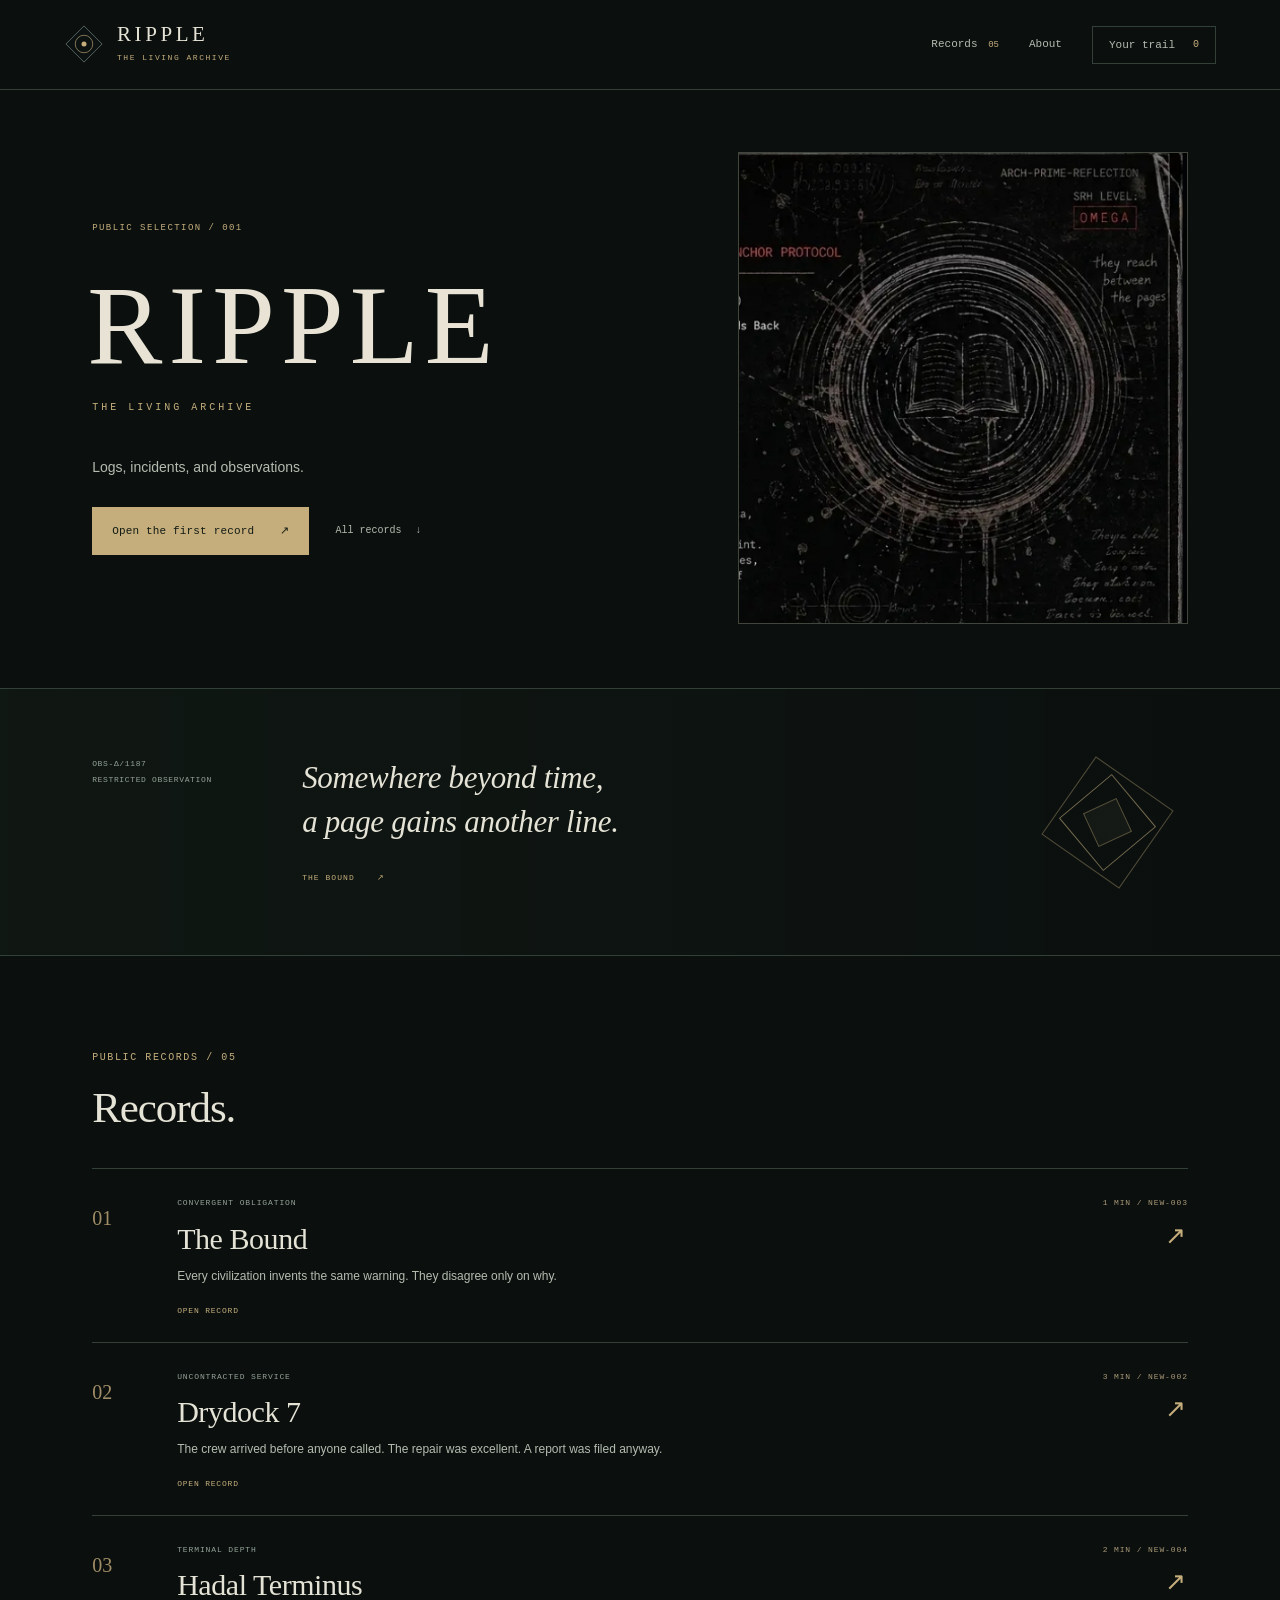
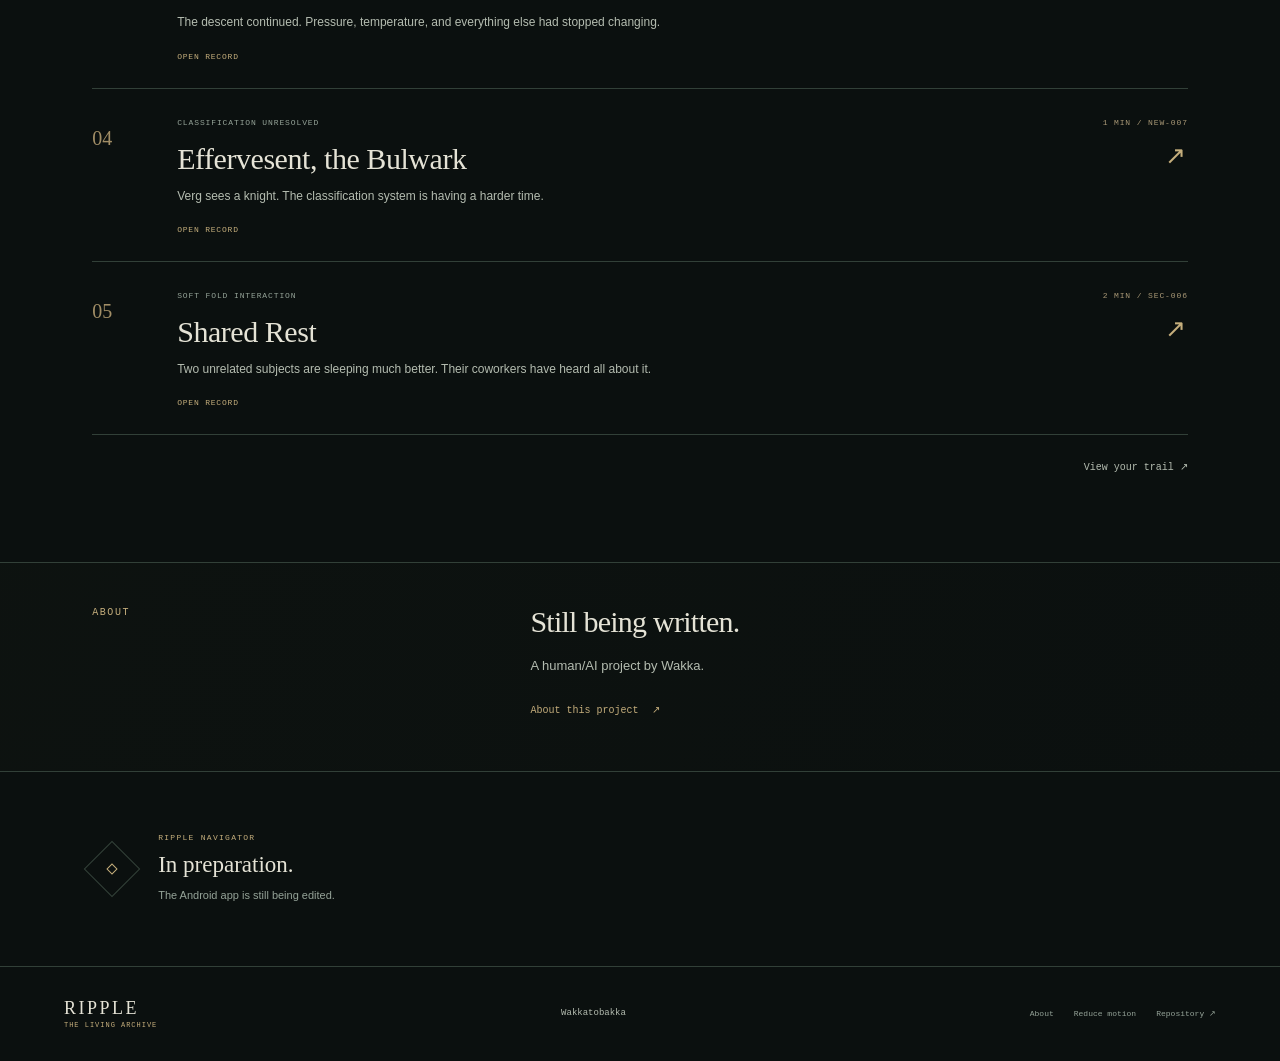
==== index.html @ 7b3c46e3 "RIPPLE" ====
<!doctype html>
<html lang="en"><head><meta charset="utf-8"><meta name="viewport" content="width=device-width,initial-scale=1">
<meta name="theme-color" content="#0b100f"><meta name="color-scheme" content="dark">
<title>RIPPLE — The Living Archive</title><meta name="description" content="Logs, incidents, and observations. Five public records from RIPPLE.">
<meta property="og:type" content="website"><meta property="og:title" content="RIPPLE — The Living Archive">
<meta property="og:description" content="Logs, incidents, and observations. Five public records from RIPPLE.">
<meta property="og:image" content="https://wakkatobakka.github.io/ripple/assets/images/cover.jpg">
<meta property="og:url" content="https://wakkatobakka.github.io/ripple/"><meta name="twitter:card" content="summary">
<link rel="canonical" href="https://wakkatobakka.github.io/ripple/"><link rel="icon" type="image/svg+xml" href="assets/images/mark.svg">
<link rel="stylesheet" href="assets/css/site.css"><script src="assets/js/site.js" defer></script></head>
<body class="home-page"><a class="skip-link" href="#main">Skip to content</a>
<header class="site-header"><a class="brand" href="index.html" aria-label="RIPPLE, return to the entrance"><img src="assets/images/mark.svg" width="40" height="40" alt=""><span>RIPPLE<small>THE LIVING ARCHIVE</small></span></a>
<nav aria-label="Primary"><a href="index.html#records">Records <span class="nav-count">05</span></a><a href="index.html#about">About</a><button class="trail-trigger" type="button" data-open-trail>Your trail <span data-trail-count>0</span></button></nav></header><main id="main">
<section class="hero" aria-labelledby="hero-title">
<div class="hero-heading"><p class="eyebrow">PUBLIC SELECTION / 001</p><h1 id="hero-title">RIPPLE</h1><p class="hero-subtitle">THE LIVING ARCHIVE</p></div>
<figure class="hero-cover"><img src="assets/images/cover.jpg" width="500" height="525" fetchpriority="high" alt="A worn black document: an open book within scratched concentric rings, surrounded by handwritten notes."></figure>
<div class="hero-details"><p class="hero-description">Logs, incidents, and observations.</p><div class="hero-actions"><a class="button" href="records/the-bound.html">Open the first record <span aria-hidden="true">↗</span></a><a class="quiet-link" href="#records">All records <span aria-hidden="true">↓</span></a></div></div>
</section>
<section class="mass-statement" aria-label="An excerpt from The Bound"><div class="section-margin">OBS-Δ/1187<br>RESTRICTED OBSERVATION</div><div><blockquote>Somewhere beyond time,<br>a page gains another line.</blockquote><a href="records/the-bound.html">THE BOUND <span aria-hidden="true">↗</span></a></div><div class="mass-mark" aria-hidden="true"><span></span><span></span><span></span></div></section>
<section id="records" class="selection" aria-labelledby="selection-title"><div class="section-heading"><div><p class="eyebrow">PUBLIC RECORDS / 05</p><h2 id="selection-title">Records.</h2></div></div><div class="record-list"><article class="record-row" data-record-row="the-bound"><div class="record-number">01</div><a class="record-main" href="records/the-bound.html"><div class="record-topline"><span>Convergent obligation</span><span>1 MIN / NEW-003</span></div><h3>The Bound<span class="record-arrow" aria-hidden="true">↗</span></h3><p>Every civilization invents the same warning. They disagree only on why.</p><span class="record-open">Open record <span data-opened-label="the-bound"></span></span></a></article><article class="record-row" data-record-row="drydock-7"><div class="record-number">02</div><a class="record-main" href="records/drydock-7.html"><div class="record-topline"><span>Uncontracted service</span><span>3 MIN / NEW-002</span></div><h3>Drydock 7<span class="record-arrow" aria-hidden="true">↗</span></h3><p>The crew arrived before anyone called. The repair was excellent. A report was filed anyway.</p><span class="record-open">Open record <span data-opened-label="drydock-7"></span></span></a></article><article class="record-row" data-record-row="hadal-terminus"><div class="record-number">03</div><a class="record-main" href="records/hadal-terminus.html"><div class="record-topline"><span>Terminal depth</span><span>2 MIN / NEW-004</span></div><h3>Hadal Terminus<span class="record-arrow" aria-hidden="true">↗</span></h3><p>The descent continued. Pressure, temperature, and everything else had stopped changing.</p><span class="record-open">Open record <span data-opened-label="hadal-terminus"></span></span></a></article><article class="record-row" data-record-row="effervesent"><div class="record-number">04</div><a class="record-main" href="records/effervesent.html"><div class="record-topline"><span>Classification unresolved</span><span>1 MIN / NEW-007</span></div><h3>Effervesent, the Bulwark<span class="record-arrow" aria-hidden="true">↗</span></h3><p>Verg sees a knight. The classification system is having a harder time.</p><span class="record-open">Open record <span data-opened-label="effervesent"></span></span></a></article><article class="record-row" data-record-row="shared-rest"><div class="record-number">05</div><a class="record-main" href="records/shared-rest.html"><div class="record-topline"><span>Soft Fold interaction</span><span>2 MIN / SEC-006</span></div><h3>Shared Rest<span class="record-arrow" aria-hidden="true">↗</span></h3><p>Two unrelated subjects are sleeping much better. Their coworkers have heard all about it.</p><span class="record-open">Open record <span data-opened-label="shared-rest"></span></span></a></article></div><div class="selection-end"><button class="text-button" type="button" data-open-trail>View your trail <span aria-hidden="true">↗</span></button></div></section>
<section class="about-section" id="about" aria-labelledby="about-title"><div class="about-margin"><p class="eyebrow">ABOUT</p></div><div class="about-copy"><h2 id="about-title">Still being written.</h2><p>A human/AI project by Wakka.</p><a class="quiet-link" href="about.html">About this project <span aria-hidden="true">↗</span></a></div></section>
<section class="edition-status" aria-labelledby="edition-title"><div class="status-glyph" aria-hidden="true"><i></i></div><div><p class="eyebrow">RIPPLE NAVIGATOR</p><h2 id="edition-title">In preparation.</h2><p>The Android app is still being edited.</p></div></section>
</main><footer class="site-footer"><a href="index.html" class="footer-brand">RIPPLE<span>THE LIVING ARCHIVE</span></a><p><a href="https://github.com/Wakkatobakka">Wakkatobakka</a></p><div class="footer-links"><a href="about.html">About</a><button type="button" class="text-button motion-toggle" aria-pressed="false">Reduce motion</button><a href="https://github.com/Wakkatobakka/ripple">Repository ↗</a></div></footer><dialog id="trail-dialog" aria-labelledby="trail-title"><div class="drawer-heading"><div><p class="eyebrow">NAVIGATOR / LOCAL READING TRAIL</p><h2 id="trail-title">Reading trail.</h2></div><button class="icon-button" type="button" data-close-trail aria-label="Close reading trail">×</button></div>
<p class="drawer-intro">Opened records and completion marks are saved in this browser.</p>
<div class="trail-summary"><b data-trail-summary>No records opened yet.</b><span>Stored only in this browser.</span></div><ol class="trail-list"><li data-trail-row="the-bound"><span class="trail-node" aria-hidden="true"></span><a href="records/the-bound.html"><small>01 / NEW-003</small>The Bound</a><span class="trail-row-state">Unopened</span></li><li data-trail-row="drydock-7"><span class="trail-node" aria-hidden="true"></span><a href="records/drydock-7.html"><small>02 / NEW-002</small>Drydock 7</a><span class="trail-row-state">Unopened</span></li><li data-trail-row="hadal-terminus"><span class="trail-node" aria-hidden="true"></span><a href="records/hadal-terminus.html"><small>03 / NEW-004</small>Hadal Terminus</a><span class="trail-row-state">Unopened</span></li><li data-trail-row="effervesent"><span class="trail-node" aria-hidden="true"></span><a href="records/effervesent.html"><small>04 / NEW-007</small>Effervesent, the Bulwark</a><span class="trail-row-state">Unopened</span></li><li data-trail-row="shared-rest"><span class="trail-node" aria-hidden="true"></span><a href="records/shared-rest.html"><small>05 / SEC-006</small>Shared Rest</a><span class="trail-row-state">Unopened</span></li></ol>
<div class="drawer-footer"><button type="button" class="text-button" data-clear-trail>Clear this device’s trail</button><button type="button" class="button compact" data-close-trail>Close</button></div><p class="sr-only" data-trail-announcement aria-live="polite"></p></dialog><div class="site-toast" role="status" aria-live="polite"></div></body></html>
---- assets/css/site.css ----
@charset "UTF-8";
:root{color-scheme:dark;--ground:#0b100f;--panel:#101714;--ink:#e5e3d6;--soft:#b4bcb0;--muted:#95a398;--gold:#c5ae7c;--line:#324038;--mint:#a5c8b5;--serif:Georgia,"Times New Roman",serif;--sans:Inter,"Segoe UI",Arial,sans-serif;--mono:"SFMono-Regular",Consolas,"Liberation Mono",monospace}
*{box-sizing:border-box}
html{scroll-behavior:smooth;scroll-padding-top:100px}
body{margin:0;background:var(--ground);color:var(--ink);font-family:var(--sans);line-height:1.6;-webkit-font-smoothing:antialiased}
body:has(dialog[open]){overflow:hidden}
::selection{background:#bfa66d;color:#09100c}
button,input{font:inherit}
button,a{-webkit-tap-highlight-color:transparent}
button{cursor:pointer}
a{color:inherit}
button:focus-visible,a:focus-visible,summary:focus-visible{outline:2px solid var(--gold);outline-offset:6px}
img{display:block;max-width:100%;height:auto}
button{color:inherit}
.sr-only{position:absolute;width:1px;height:1px;padding:0;overflow:hidden;clip:rect(0,0,0,0);white-space:nowrap;border:0}
.skip-link{position:fixed;left:20px;top:-100px;background:var(--ink);color:var(--ground);padding:12px 18px;z-index:500}
.skip-link:focus{top:12px}
.site-header{height:90px;max-width:1600px;margin:auto;padding:0 5%;display:flex;align-items:center;justify-content:space-between;border-bottom:1px solid var(--line);position:relative;z-index:5;background:#0b100fe8}
.brand{display:flex;align-items:center;gap:13px;text-decoration:none}
.brand>span{font-family:var(--serif);font-size:21px;letter-spacing:.17em;line-height:1.1}
.brand small{display:block;font:8px/1.8 var(--mono);color:var(--gold);letter-spacing:.19em;margin-top:5px}
.site-header nav{display:flex;align-items:center;gap:30px;font:11px/1.4 var(--mono)}
.site-header nav>a{text-decoration:none;color:var(--soft)}
.site-header nav>a:hover{color:var(--ink)}
.nav-count{font-size:9px;color:var(--gold);margin-left:4px}
.trail-trigger{display:flex;gap:18px;align-items:center;background:transparent;border:1px solid var(--line);padding:12px 16px;color:var(--soft);font:11px var(--mono)}
.trail-trigger:hover{border-color:var(--gold)}
.trail-trigger>span{color:var(--gold);font-size:10px}
.eyebrow{color:var(--gold);font:10px/1.6 var(--mono);letter-spacing:.16em;text-transform:uppercase;margin:0 0 16px}
.hero{position:relative;max-width:1600px;margin:auto;padding:48px 7.2% 0;overflow:hidden;min-height:790px;isolation:isolate}
.hero-art{position:absolute;width:800px;height:800px;right:-140px;top:-20px;z-index:-1;opacity:.57}
.hero-art:after{content:"";position:absolute;inset:0;background:linear-gradient(90deg,var(--ground),transparent 40%),linear-gradient(0deg,var(--ground) 2%,transparent 25%,transparent 76%,var(--ground))}
.hero-art>img{width:100%;height:100%;object-fit:cover;mask-image:radial-gradient(ellipse,#000 28%,#0008 55%,transparent 73%)}
.orbit{border:1px solid #c5ae7c28;border-radius:50%;position:absolute;inset:13%;transform:rotateX(35deg)}
.orbit-two{inset:25%;border-color:#c5ae7c38}
.orbit-center{position:absolute;left:50%;top:50%;width:4px;height:4px;background:var(--gold);border-radius:50%;box-shadow:0 0 25px #e4c576}
.hero-kicker{display:flex;align-items:center;gap:12px;font:9px/1.5 var(--mono);letter-spacing:.15em;color:var(--gold);margin-bottom:32px}
.hero-kicker>span:last-child{color:var(--muted);font-size:8px}
.signal-dot{width:5px;height:5px;display:inline-block;background:var(--mint);box-shadow:0 0 12px #a5c8b54a;border-radius:50%;flex-shrink:0}
.kicker-line{height:1px;width:65px;background:var(--line)}
.hero h1{font:400 clamp(105px,14.7vw,214px)/1 var(--serif);letter-spacing:.085em;margin:0 0 6px -10px;color:#e8e3d4;text-shadow:0 5px 70px #050907}
.hero-subtitle{font:11px/1.5 var(--mono);letter-spacing:.46em;color:var(--gold);margin:9px 0 48px}
.hero-bottom{display:flex;justify-content:space-between;align-items:flex-end;gap:40px;position:relative}
.hero h2{font:400 43px/1.13 var(--serif);letter-spacing:-.02em;margin:0 0 21px}
.hero-description{color:var(--soft);font-size:13px;line-height:1.85;margin:0 0 26px}
.hero-actions{display:flex;gap:25px;align-items:center}
.button{display:inline-flex;align-items:center;justify-content:space-between;gap:26px;min-height:48px;padding:12px 19px;background:var(--gold);border:1px solid var(--gold);color:#111a13;font:11px/1.5 var(--mono);letter-spacing:.015em;text-decoration:none;transition:background .2s,transform .2s}
.button:hover{background:#e0cca0;border-color:#e0cca0}
.button:active{transform:translateY(1px)}
.quiet-link{display:inline-flex;align-items:center;gap:14px;font:10px/1.5 var(--mono);color:var(--soft);text-decoration:none;padding:10px 0;border-bottom:1px solid transparent}
.quiet-link:hover{color:var(--gold);border-bottom-color:var(--gold)}
.accession-note{min-width:170px;padding:26px 0 3px 28px;border-left:1px solid #7587715e;color:var(--soft);font:11px/1.5 var(--mono)}
.accession-note .eyebrow{font-size:8px}
.accession-note>b{display:block;font:400 77px/1 var(--serif);color:var(--ink);margin:12px 0 8px}
.accession-note>span:not(.eyebrow){font-size:9px}
.accession-rule{width:42px;height:1px;background:var(--gold);margin:22px 0}
.accession-note small{font:8px/2 var(--mono);color:var(--muted);letter-spacing:.08em}
.accession-note strong{color:var(--gold);font-weight:400}
.hero-footnote{margin-top:48px;padding:17px 0 21px;border-top:1px solid var(--line);display:flex;justify-content:space-between;gap:20px;font:8px/1.6 var(--mono);letter-spacing:.06em;color:var(--muted)}
.hero-footnote span:last-child{letter-spacing:0}
.mass-statement{position:relative;display:grid;grid-template-columns:180px 1fr 160px;gap:30px;padding:67px 7.2%;max-width:1600px;margin:auto;border-top:1px solid var(--line);border-bottom:1px solid var(--line);background:linear-gradient(90deg,#121b15b0,#0b100f)}
.section-margin{color:var(--muted);font:8px/2 var(--mono);letter-spacing:.08em}
.mass-statement blockquote{font:italic 31px/1.4 var(--serif);margin:0 0 19px;letter-spacing:-.01em}
.mass-statement a{color:var(--gold);font:8px/1.8 var(--mono);text-decoration:none;letter-spacing:.13em}
.mass-statement a span{margin-left:16px}
.mass-mark{position:relative;width:95px;height:95px;align-self:center;justify-self:center;transform:rotate(35deg)}
.mass-mark span{position:absolute;inset:0;border:1px solid #c5ae7c60}
.mass-mark span:nth-child(2){inset:13px;transform:rotate(15deg);border-color:#c5ae7c90}
.mass-mark span:nth-child(3){inset:29px;transform:rotate(30deg);background:#c5ae7c0e}
.selection{max-width:1600px;margin:auto;padding:94px 7.2% 62px;scroll-margin-top:0}
.section-heading{display:flex;justify-content:space-between;align-items:flex-end;gap:40px;margin-bottom:35px}
.section-heading h2{font:400 43px/1.2 var(--serif);margin:0;letter-spacing:-.025em}
.section-heading>p{font-size:11px;line-height:1.9;color:var(--muted);margin:0 0 3px}
.record-row{display:grid;grid-template-columns:85px 1fr;border-top:1px solid var(--line);position:relative;transition:background .2s}
.record-row:last-child{border-bottom:1px solid var(--line)}
.record-row:hover{background:#a1b89c06}
.record-number{font:400 20px/1 var(--serif);color:#a28e66;padding-top:39px}
.record-main{padding:27px 0 25px;text-decoration:none;display:block;position:relative}
.record-main:focus-visible{outline-offset:-1px}
.record-topline{display:flex;justify-content:space-between;gap:20px;color:var(--muted);font:8px/1.7 var(--mono);letter-spacing:.11em;text-transform:uppercase;margin-bottom:9px}
.record-topline>span:last-child{color:#a99876;font-size:8px}
.record-main h3{font:400 30px/1.3 var(--serif);margin:0 0 8px;letter-spacing:-.015em;display:flex;justify-content:space-between;gap:25px}
.record-arrow{font:400 25px/1.3 var(--sans);color:var(--gold);padding-right:2px;transition:transform .2s}
.record-main:hover .record-arrow{transform:translate(3px,-3px)}
.record-main>p{font-size:12px;line-height:1.8;color:var(--soft);margin:0;max-width:590px}
.record-open{font:8px/1.5 var(--mono);color:var(--gold);display:flex;gap:15px;margin-top:17px;text-transform:uppercase;letter-spacing:.1em}
[data-opened-label]{color:var(--mint)}
.record-row.visited .record-number{color:var(--mint)}
.record-row.visited:before{content:"";position:absolute;left:0;top:64px;width:4px;height:4px;background:var(--mint);border-radius:50%}
.selection-end{display:flex;align-items:center;gap:24px;padding:24px 0}
.tiny-cross{font:24px var(--mono);color:var(--gold)}
.selection-end p{font:10px/1.8 var(--mono);color:var(--muted);margin:0}
.selection-end button{margin-left:auto;flex-shrink:0}
.text-button{background:transparent;border:0;padding:7px 0;color:var(--soft);font:10px/1.7 var(--mono);text-align:left}
.text-button:hover{color:var(--gold)}
.about-section{max-width:1600px;margin:auto;border-top:1px solid var(--line);border-bottom:1px solid var(--line);display:grid;grid-template-columns:32% 1fr;padding:77px 7.2%;gap:8%;background:linear-gradient(115deg,#1a201524,var(--ground))}
.about-margin>span{font:8px/1.8 var(--mono);color:var(--muted)}
.about-sigil{font:italic 180px/1 var(--serif);color:#a9996d27;margin:36px 0 0 25px;position:relative;width:max-content}
.about-sigil:after{content:"";position:absolute;width:114px;height:114px;border:1px solid #a9996d42;transform:rotate(45deg);top:32px;left:2px}
.about-copy h2{font:400 39px/1.15 var(--serif);letter-spacing:-.025em;margin:0 0 27px}
.about-copy>p{font-size:13px;line-height:1.95;color:var(--soft);max-width:565px;margin:0 0 17px}
.about-copy .quiet-link{margin-top:8px;color:var(--gold)}
.edition-status{max-width:1600px;margin:0 auto;display:flex;align-items:center;gap:26px;padding:60px 7.2%}
.status-glyph{width:40px;height:40px;border:1px solid var(--line);transform:rotate(45deg);display:grid;place-items:center;flex-shrink:0}
.status-glyph i{display:block;width:8px;height:8px;border:1px solid var(--gold)}
.edition-status .eyebrow{font-size:8px;margin-bottom:5px}
.edition-status h2{font:400 23px/1.3 var(--serif);margin:0 0 6px}
.edition-status p:not(.eyebrow){font-size:11px;line-height:1.8;color:var(--muted);margin:0}
.status-tag{margin-left:auto;border:1px solid var(--line);padding:7px 11px;color:var(--gold);font:8px/1.5 var(--mono);letter-spacing:.12em;white-space:nowrap}
.site-footer{max-width:1600px;margin:0 auto;border-top:1px solid var(--line);padding:30px 5%;display:flex;align-items:center;justify-content:space-between;gap:30px}
.footer-brand{font:18px/1.3 var(--serif);letter-spacing:.14em;text-decoration:none}
.footer-brand>span{display:block;font:7px/1.6 var(--mono);color:var(--gold);letter-spacing:.14em}
.site-footer>p{font:9px/1.7 var(--mono);color:var(--muted)}
.site-footer>p a{text-decoration:none;color:var(--soft)}
.footer-links{display:flex;align-items:center;gap:20px}
.footer-links>a,.footer-links>button{font:8px/1.8 var(--mono);text-decoration:none;color:var(--muted)}
.footer-links>a:hover{color:var(--gold)}
dialog{position:fixed;inset:auto 0 0 auto;width:min(640px,100%);max-width:100%;max-height:90dvh;border:1px solid #61715b;border-bottom:0;margin:0;padding:31px;background:#101813;color:var(--ink);box-shadow:0 -20px 90px #0008;overflow:auto}
dialog::backdrop{background:#040806b8;backdrop-filter:blur(5px)}
.drawer-heading{display:flex;justify-content:space-between;align-items:flex-start;gap:20px}
.drawer-heading .eyebrow{font-size:8px;margin-bottom:8px}
.drawer-heading h2{font:400 32px/1.2 var(--serif);margin:0}
.icon-button{width:36px;height:36px;background:transparent;border:1px solid var(--line);color:var(--soft);font:25px/1 var(--sans);flex-shrink:0}
.drawer-intro{font-size:12px;line-height:1.8;color:var(--soft);max-width:490px;margin:24px 0}
.trail-summary{display:flex;justify-content:space-between;gap:15px;font:9px/1.8 var(--mono);padding:13px 0;border-top:1px solid var(--line);border-bottom:1px solid var(--line)}
.trail-summary b{font-weight:400;color:var(--gold)}
.trail-summary span{color:var(--muted)}
.trail-list{list-style:none;padding:0;margin:0 0 24px}
.trail-list li{display:grid;grid-template-columns:18px 1fr 82px;gap:12px;align-items:center;padding:16px 0;border-bottom:1px solid var(--line)}
.trail-node{width:7px;height:7px;border:1px solid #a6ad9a;border-radius:50%;margin:0 auto;position:relative}
.trail-list li:not(:last-child) .trail-node:after{content:"";position:absolute;height:49px;width:1px;background:var(--line);top:10px;left:2px}
.trail-list li.visited .trail-node{background:var(--gold);border-color:var(--gold)}
.trail-list li.complete .trail-node{background:var(--mint);border-color:var(--mint)}
.trail-list a{text-decoration:none;font:18px/1.4 var(--serif)}
.trail-list a small{display:block;font:7px/1.8 var(--mono);color:var(--muted);letter-spacing:.1em}
.trail-row-state{font:8px/1.8 var(--mono);color:var(--muted);text-align:right}
.trail-list li.visited .trail-row-state{color:var(--gold)}
.trail-list li.complete .trail-row-state{color:var(--mint)}
.drawer-footer{display:flex;justify-content:space-between;gap:20px;align-items:center}
.compact{min-height:42px;padding:9px 14px;font-size:10px}
.site-toast{position:fixed;bottom:22px;left:50%;transform:translate(-50%,10px);padding:12px 20px;background:#18251c;border:1px solid #6c8066;color:var(--ink);font:11px/1.7 var(--mono);z-index:200;opacity:0;pointer-events:none;transition:opacity .2s,transform .2s;max-width:calc(100% - 30px);text-align:center}
.site-toast.visible{opacity:1;transform:translate(-50%,0)}
.record-page .site-header{position:sticky;top:0;backdrop-filter:blur(12px)}
.reading-progress{position:fixed;left:0;right:0;top:0;height:2px;z-index:20;transform-origin:left;transform:scaleX(0);background:var(--gold)}
.record-breadcrumb{max-width:1160px;margin:34px auto 42px;padding:0 6%;display:flex;justify-content:space-between;gap:20px;color:var(--muted);font:9px/1.8 var(--mono)}
.record-breadcrumb a{text-decoration:none}
.record-breadcrumb a:hover{color:var(--gold)}
.record-breadcrumb>span{font-size:8px;color:var(--gold)}
.record-header{max-width:1010px;margin:0 auto 45px;padding:0 8% 0 calc(8% + 80px)}
.record-header .eyebrow{font-size:8px;margin-bottom:15px}
.record-header h1{font:400 64px/1.04 var(--serif);letter-spacing:-.035em;margin:0 0 24px}
.record-description{font:17px/1.65 var(--serif);color:var(--soft);margin:0 0 30px;max-width:660px}
.record-meta{display:flex;flex-wrap:wrap;gap:13px 24px;padding-top:17px;border-top:1px solid var(--line);font:8px/1.8 var(--mono);color:var(--muted)}
.record-meta a{color:var(--gold);text-decoration:none}
.reading-layout{max-width:1010px;margin:auto;display:grid;grid-template-columns:80px minmax(0,1fr);gap:0;padding:0 8%}
.reader-margin{padding-right:28px;border-right:1px solid var(--line)}
.reader-margin>span{font:400 26px/1 var(--serif);color:var(--gold)}
.reader-margin p{font:8px/1.8 var(--mono);color:var(--muted);margin:25px 0;writing-mode:vertical-rl;letter-spacing:.16em;text-transform:uppercase}
.margin-line{height:35px;width:1px;background:var(--gold);margin:20px 0}
.reader-margin small{font:7px/1.8 var(--mono);color:var(--muted);display:block}
.reading-column{padding-left:40px;min-width:0}
.record-body{font:18px/1.85 var(--serif);color:#d9decf;overflow-wrap:anywhere}
.record-body>p{margin:0 0 21px}
.record-body>p:first-of-type{margin-top:0}
.record-body strong{font-weight:600;color:#e8e6d8}
.record-body h2,.record-body h3,.record-body h4{font:10px/1.8 var(--mono);letter-spacing:.09em;text-transform:uppercase;color:var(--gold);margin:42px 0 22px}
.record-body>:first-child{margin-top:0}
.record-body hr{border:0;border-top:1px solid var(--line);margin:34px 0}
.record-body ul{padding-left:25px;margin:23px 0}
.record-body blockquote{border-left:1px solid #ae9b6b;padding-left:21px;margin:25px 0;color:var(--soft)}
.record-body blockquote p{margin:0}
.record-page[data-record="effervesent"] .record-body>p{margin-bottom:27px}
.record-page[data-record="effervesent"] .record-body>p:has(strong:only-child){font:10px/1.8 var(--mono);color:var(--gold);letter-spacing:.03em}
.record-page[data-record="effervesent"] .record-body>p:has(strong:only-child)>strong{color:var(--gold);font-weight:400}
.end-marker{display:flex;align-items:center;gap:16px;margin:47px 0 29px;color:var(--gold);font:7px/1.8 var(--mono);letter-spacing:.12em;white-space:nowrap}
.end-marker span{height:1px;background:var(--line);flex:1}
.edition-note{font:10px/1.8 var(--sans);color:var(--muted);margin:0 0 27px}
.record-visual{border:1px solid var(--line);margin:25px 0}
.record-visual summary{display:flex;justify-content:space-between;gap:15px;align-items:center;cursor:pointer;padding:15px 18px;font:10px/1.7 var(--mono);color:var(--soft);list-style:none}
.record-visual summary::-webkit-details-marker{display:none}
.record-visual summary:before{content:"+";color:var(--gold)}
.record-visual[open] summary:before{content:"−"}
.visual-toggle{margin-left:auto;font-size:8px;color:var(--gold)}
.record-visual[open] .visual-toggle{font-size:0}
.record-visual[open] .visual-toggle:after{content:"Close −";font-size:8px}
.record-visual figure{margin:0;padding:0 15px 15px}
.record-visual img{max-height:780px;object-fit:contain;width:100%;background:#070c09}
.record-visual figcaption{font-size:10px;line-height:1.8;color:var(--muted);margin-top:12px}
.completion-bar{display:flex;align-items:center;justify-content:space-between;gap:20px;border-top:1px solid var(--line);border-bottom:1px solid var(--line);padding:23px 0;margin-top:29px}
.completion-bar .eyebrow{font-size:7px;margin:0 0 7px}
.completion-bar p:not(.eyebrow){font:10px/1.6 var(--sans);color:var(--soft);margin:0}
.completion-bar .button{flex-shrink:0;gap:14px}
.completion-bar .button.is-complete{background:transparent;color:var(--mint);border-color:#70917c}
.continue-section{max-width:1030px;margin:76px auto 65px;padding:0 8%}
.continue-section>h2{font:400 32px/1.2 var(--serif);margin:0 0 15px;letter-spacing:-.02em}
.continue-section>p:not(.eyebrow){font:11px/1.8 var(--sans);color:var(--muted);margin:0 0 25px}
.continue-links{display:grid;grid-template-columns:1fr 1fr;gap:20px}
.continue-links>a{display:block;border-top:1px solid var(--line);border-bottom:1px solid var(--line);padding:22px 0;text-decoration:none;position:relative}
.continue-links>a:hover{border-color:var(--gold)}
.continue-links span{display:block;font:7px/1.8 var(--mono);text-transform:uppercase;color:var(--muted);letter-spacing:.07em;margin-bottom:8px}
.continue-links b{display:block;font:400 22px/1.3 var(--serif);padding-right:26px}
.continue-links i{font:18px var(--sans);color:var(--gold);position:absolute;right:4px;top:36px}
.next-record{margin-top:22px;font-size:9px}
.missing-record{max-width:1000px;margin:110px auto;padding:0 7%}
.missing-record h1{font:400 64px/1.1 var(--serif);letter-spacing:-.03em}
.missing-record p:not(.eyebrow){color:var(--soft);margin:30px 0}
@keyframes arrival{from{opacity:0;transform:translateY(10px)}to{opacity:1;transform:translateY(0)}}
@media(prefers-reduced-motion:no-preference){body:not(.motion-reduced) .hero h1{animation:arrival .9s both}body:not(.motion-reduced) .hero-bottom{animation:arrival 1s .15s both}}
.motion-reduced *,.motion-reduced *:before,.motion-reduced *:after{animation:none!important;transition:none!important;scroll-behavior:auto!important}
html:has(.motion-reduced){scroll-behavior:auto}
@media(min-width:1600px){.hero{padding-top:60px}}
@media(max-width:1050px){.site-header{padding:0 5%;height:80px}.hero{min-height:auto;padding:40px 6% 0}.hero-art{right:-230px;top:5px;width:760px;height:760px;opacity:.46}.hero h1{font-size:16.2vw;letter-spacing:.06em}.hero-subtitle{margin-bottom:44px}.hero h2{font-size:39px}.hero-footnote{margin-top:45px}.mass-statement{grid-template-columns:125px 1fr 100px;padding:50px 6%;gap:25px}.mass-statement blockquote{font-size:26px}.mass-mark{width:72px;height:72px}.selection{padding:75px 6% 45px}.section-heading h2{font-size:36px}.record-row{grid-template-columns:62px 1fr}.about-section{padding:60px 6%;grid-template-columns:27% 1fr;gap:6%}.about-copy h2{font-size:35px}.about-sigil{font-size:140px;margin-left:10px}.about-sigil:after{width:90px;height:90px;top:25px}.site-footer{flex-wrap:wrap;justify-content:flex-start;gap:20px 40px}.footer-links{margin-left:auto}.site-footer>p{margin:0}.record-header{padding-left:calc(8% + 80px)}}
@media(max-width:650px){html{scroll-padding-top:85px}.site-header{height:73px;padding:0 21px}.brand{gap:9px}.brand>img{width:31px;height:31px}.brand>span{font-size:16px}.brand small{font-size:6px;margin-top:4px}.site-header nav{gap:16px;font-size:9px}.nav-count{display:none}.trail-trigger{font-size:9px;padding:10px 11px;gap:9px}.hero{padding:31px 24px 0}.hero-kicker{font-size:7px;letter-spacing:.1em;gap:9px;margin-bottom:36px}.hero-kicker>span:last-child{font-size:6px;letter-spacing:.04em}.kicker-line{width:20px}.hero-art{width:565px;height:565px;right:-252px;top:35px;opacity:.42}.hero h1{font-size:20.3vw;letter-spacing:.042em;margin-left:-4px}.hero-subtitle{font-size:8px;letter-spacing:.37em;margin:15px 0 44px}.hero h2{font-size:38px;line-height:1.08;margin-bottom:20px}.hero-bottom{gap:20px}.hero-description{font-size:11px;line-height:1.9;max-width:260px;margin-bottom:25px}.hero-description br{display:none}.hero-actions{flex-direction:column;align-items:flex-start;gap:12px}.hero-actions .button{font-size:10px;min-height:46px;padding:12px 15px;gap:19px}.hero-actions .quiet-link{font-size:8px}.accession-note{min-width:75px;padding:15px 0 0 12px;margin-bottom:12px}.accession-note .eyebrow{font-size:6px;letter-spacing:.05em}.accession-note>b{font-size:55px;margin-bottom:9px}.accession-note>span:not(.eyebrow){display:block;font-size:6px;line-height:1.8;max-width:73px}.accession-rule{margin:16px 0;width:25px}.accession-note small{font-size:6px;letter-spacing:0}.hero-footnote{margin-top:37px;padding:14px 0 18px;font-size:6px;gap:15px;line-height:1.9}.hero-footnote>span:first-child{max-width:160px}.hero-footnote>span:last-child{max-width:116px;text-align:right}.mass-statement{padding:35px 24px;grid-template-columns:1fr;gap:18px}.section-margin{font-size:6px;line-height:1.9}.section-margin br{display:none}.section-margin{word-spacing:2px}.mass-statement blockquote{font-size:25px;line-height:1.3;margin:0 0 17px}.mass-statement a{font-size:7px}.mass-mark{position:absolute;right:28px;top:31px;width:40px;height:40px;opacity:.6}.mass-mark span:nth-child(2){inset:6px}.mass-mark span:nth-child(3){inset:13px}.selection{padding:58px 24px 35px}.section-heading{display:block;margin-bottom:26px}.section-heading .eyebrow{font-size:8px;margin-bottom:12px}.section-heading h2{font-size:33px}.section-heading>p{font-size:10px;margin-top:18px}.section-heading>p br{display:none}.record-row{grid-template-columns:34px 1fr}.record-number{font-size:17px;padding-top:40px}.record-main{padding:24px 0 23px}.record-topline{font-size:6px;gap:10px;margin-bottom:12px;letter-spacing:.04em}.record-topline>span:last-child{font-size:6px;white-space:nowrap}.record-main h3{font-size:26px;line-height:1.2;gap:15px;margin-bottom:13px}.record-arrow{font-size:20px}.record-main>p{font-size:11px;line-height:1.85}.record-open{font-size:7px;margin-top:17px;letter-spacing:.06em}.record-row.visited:before{top:65px}.selection-end{gap:14px;align-items:flex-start;padding-top:22px;flex-wrap:wrap}.selection-end p{font-size:8px;flex:1}.selection-end button{font-size:8px;margin-left:28px}.about-section{display:block;padding:42px 24px}.about-margin .eyebrow{font-size:8px;margin-bottom:5px}.about-margin>span{font-size:6px}.about-sigil{display:none}.about-copy{padding-top:25px}.about-copy h2{font-size:35px;margin-bottom:25px}.about-copy>p{font-size:12px;line-height:1.95}.about-copy .quiet-link{font-size:9px}.edition-status{padding:40px 24px;align-items:flex-start;gap:18px;flex-wrap:wrap}.status-glyph{width:26px;height:26px;margin:8px 1px 0 4px}.status-glyph i{width:5px;height:5px}.edition-status>div:nth-child(2){flex:1;min-width:200px}.edition-status h2{font-size:23px}.edition-status p:not(.eyebrow){font-size:10px}.status-tag{margin-left:49px;font-size:7px}.site-footer{padding:25px 24px;display:block}.footer-brand{display:inline-block;font-size:20px}.site-footer>p{margin:20px 0 12px;font-size:8px}.footer-links{justify-content:flex-start;gap:22px}.footer-links>a,.footer-links>button{font-size:8px}.record-breadcrumb{padding:0 24px;margin:26px auto 34px;font-size:8px}.record-breadcrumb>span{font-size:7px}.record-header{padding:0 24px;margin-bottom:33px}.record-header h1{font-size:48px;margin-bottom:20px;line-height:1.08}.record-header .eyebrow{font-size:7px;letter-spacing:.08em}.record-description{font-size:16px;line-height:1.7;margin-bottom:25px}.record-meta{font-size:6px;gap:13px 19px}.reading-layout{display:block;padding:0 24px}.reader-margin{display:none}.reading-column{padding-left:0}.record-body{font-size:18px;line-height:1.85}.record-body h2,.record-body h3,.record-body h4{font-size:9px;line-height:1.9;letter-spacing:.06em;margin:34px 0 19px}.record-body p{margin-bottom:21px}.record-body blockquote{padding-left:15px}.edition-note{font-size:9px}.record-visual summary{font-size:9px;padding:13px}.record-visual figcaption{font-size:9px}.completion-bar{align-items:flex-start;gap:15px}.completion-bar p:not(.eyebrow){font-size:9px;max-width:160px}.completion-bar .compact{font-size:8px;padding:9px 10px;min-height:40px;gap:10px}.continue-section{padding:0 24px;margin:55px auto 45px}.continue-section>h2{font-size:29px}.continue-section>.eyebrow{font-size:8px}.continue-section>p:not(.eyebrow){font-size:10px}.continue-links{gap:20px}.continue-links span{font-size:6px}.continue-links b{font-size:20px}.continue-links i{font-size:16px}.next-record{font-size:8px;line-height:1.9}.missing-record{margin:65px auto}.missing-record h1{font-size:44px}dialog{padding:25px 22px}.drawer-heading h2{font-size:30px}.drawer-heading .eyebrow{font-size:6px}.drawer-intro{font-size:11px;margin:20px 0}.trail-summary{display:block;font-size:8px}.trail-summary span{display:block;margin-top:4px}.trail-list li{grid-template-columns:14px 1fr 65px;gap:10px;padding:14px 0}.trail-list a{font-size:18px}.trail-list a small{font-size:6px}.trail-row-state{font-size:7px}.drawer-footer>.text-button{font-size:8px}.site-toast{font-size:10px}}
@media(max-width:370px){.site-header{padding:0 16px}.site-header nav{gap:12px}.site-header nav>a:nth-child(2){display:none}.hero,.selection,.mass-statement,.about-section{padding-left:20px;padding-right:20px}.hero-kicker>span:last-child{letter-spacing:0;font-size:5px}.hero-description{max-width:210px}.hero h2{font-size:35px}.hero-actions .button{font-size:9px;gap:13px}.record-topline{flex-wrap:wrap;gap:3px}.record-header h1{font-size:43px}}
@media(prefers-reduced-motion:reduce){html{scroll-behavior:auto}*,*:before,*:after{animation:none!important;transition:none!important;scroll-behavior:auto!important}}
@media print{body{background:#fff;color:#111}.site-header,.site-footer,.record-breadcrumb,.reader-margin,.record-meta,.after-record,.continue-section,dialog,.reading-progress,.site-toast,.skip-link{display:none!important}.record-header,.reading-layout,.reading-column{max-width:none;display:block;padding:0;margin:0}.record-header h1{font-size:32pt}.record-body{color:#111;font-size:11pt;line-height:1.6}.record-body strong{color:#111}.record-body h2,.record-body h3,.record-body h4{color:#222}.record-body blockquote{color:#222}.end-marker{color:#333}}
@media(max-width:650px){.site-header nav>a{min-height:44px;display:inline-flex;align-items:center}.trail-trigger{min-height:44px}.section-margin br{display:block}}
@media(max-width:370px){.site-header nav>a:nth-child(2){display:none}}
.home-page .hero{display:grid;grid-template-columns:minmax(0,1fr) minmax(280px,450px);grid-template-rows:auto auto;column-gap:65px;row-gap:0;align-items:center;min-height:0;padding:62px 7.2% 64px}
.hero-heading{grid-column:1;grid-row:1;align-self:end;padding-bottom:38px}
.home-page .hero-heading .eyebrow{font-size:9px;margin-bottom:30px}
.home-page .hero h1{font:400 clamp(75px,8.8vw,140px)/1.05 var(--serif);letter-spacing:.055em;margin:0 0 15px -5px;text-shadow:none}
.home-page .hero-subtitle{font:10px/1.8 var(--mono);letter-spacing:.3em;color:var(--gold);margin:0}
.hero-cover{grid-column:2;grid-row:1 / 3;width:100%;max-width:450px;margin:0;justify-self:end}
.hero-cover img{width:100%;height:auto;object-fit:contain;border:1px solid #41463d}
.hero-details{grid-column:1;grid-row:2;align-self:start}
.home-page .hero-description{color:var(--soft);font-size:14px;line-height:1.8;margin:0 0 27px;max-width:none}
.home-page .hero-actions{display:flex;flex-direction:row;align-items:center;gap:26px}
.home-page .hero-actions .button{font-size:11px;min-height:48px}
.home-page .hero-actions .quiet-link{font-size:10px}
.home-page .about-section{padding-top:42px;padding-bottom:42px}
.home-page .about-copy h2{font-size:30px;margin-bottom:13px}
.home-page .about-copy>p{margin-bottom:7px}
.home-page .selection-end{justify-content:flex-end;padding:17px 0}
.home-page .selection-end button{margin-left:0}
.continue-section>h2{margin-bottom:24px}
.after-record .record-visual{margin-top:0}
@media(max-width:1050px) and (min-width:701px){.home-page .hero{grid-template-columns:minmax(0,1fr) minmax(250px,370px);column-gap:35px;padding:45px 6%}.home-page .hero h1{font-size:10vw}.home-page .hero-actions{flex-direction:column;align-items:flex-start;gap:9px}.home-page .hero-description{font-size:12px}.hero-heading{padding-bottom:28px}}
@media(max-width:700px){.home-page .hero{grid-template-columns:1fr;grid-template-rows:auto auto auto;padding:32px 24px 38px;gap:0}.hero-heading{grid-column:1;grid-row:1;align-self:start;padding-bottom:24px}.home-page .hero-heading .eyebrow{font-size:8px;margin-bottom:25px}.home-page .hero h1{font-size:clamp(63px,19.5vw,116px);letter-spacing:.04em;margin-left:-3px;margin-bottom:13px}.home-page .hero-subtitle{font-size:8px;letter-spacing:.27em}.hero-cover{grid-column:1;grid-row:2;justify-self:start;max-width:360px;margin-bottom:26px}.hero-details{grid-column:1;grid-row:3}.home-page .hero-description{font-size:12px;margin-bottom:18px}.home-page .hero-actions{flex-wrap:wrap;gap:12px 22px}.home-page .hero-actions .button{font-size:10px;min-height:46px;padding:12px 15px;gap:18px}.home-page .hero-actions .quiet-link{font-size:9px}.home-page .about-section{padding-top:30px;padding-bottom:30px}.home-page .about-copy{padding-top:18px}.home-page .about-copy h2{font-size:28px}}
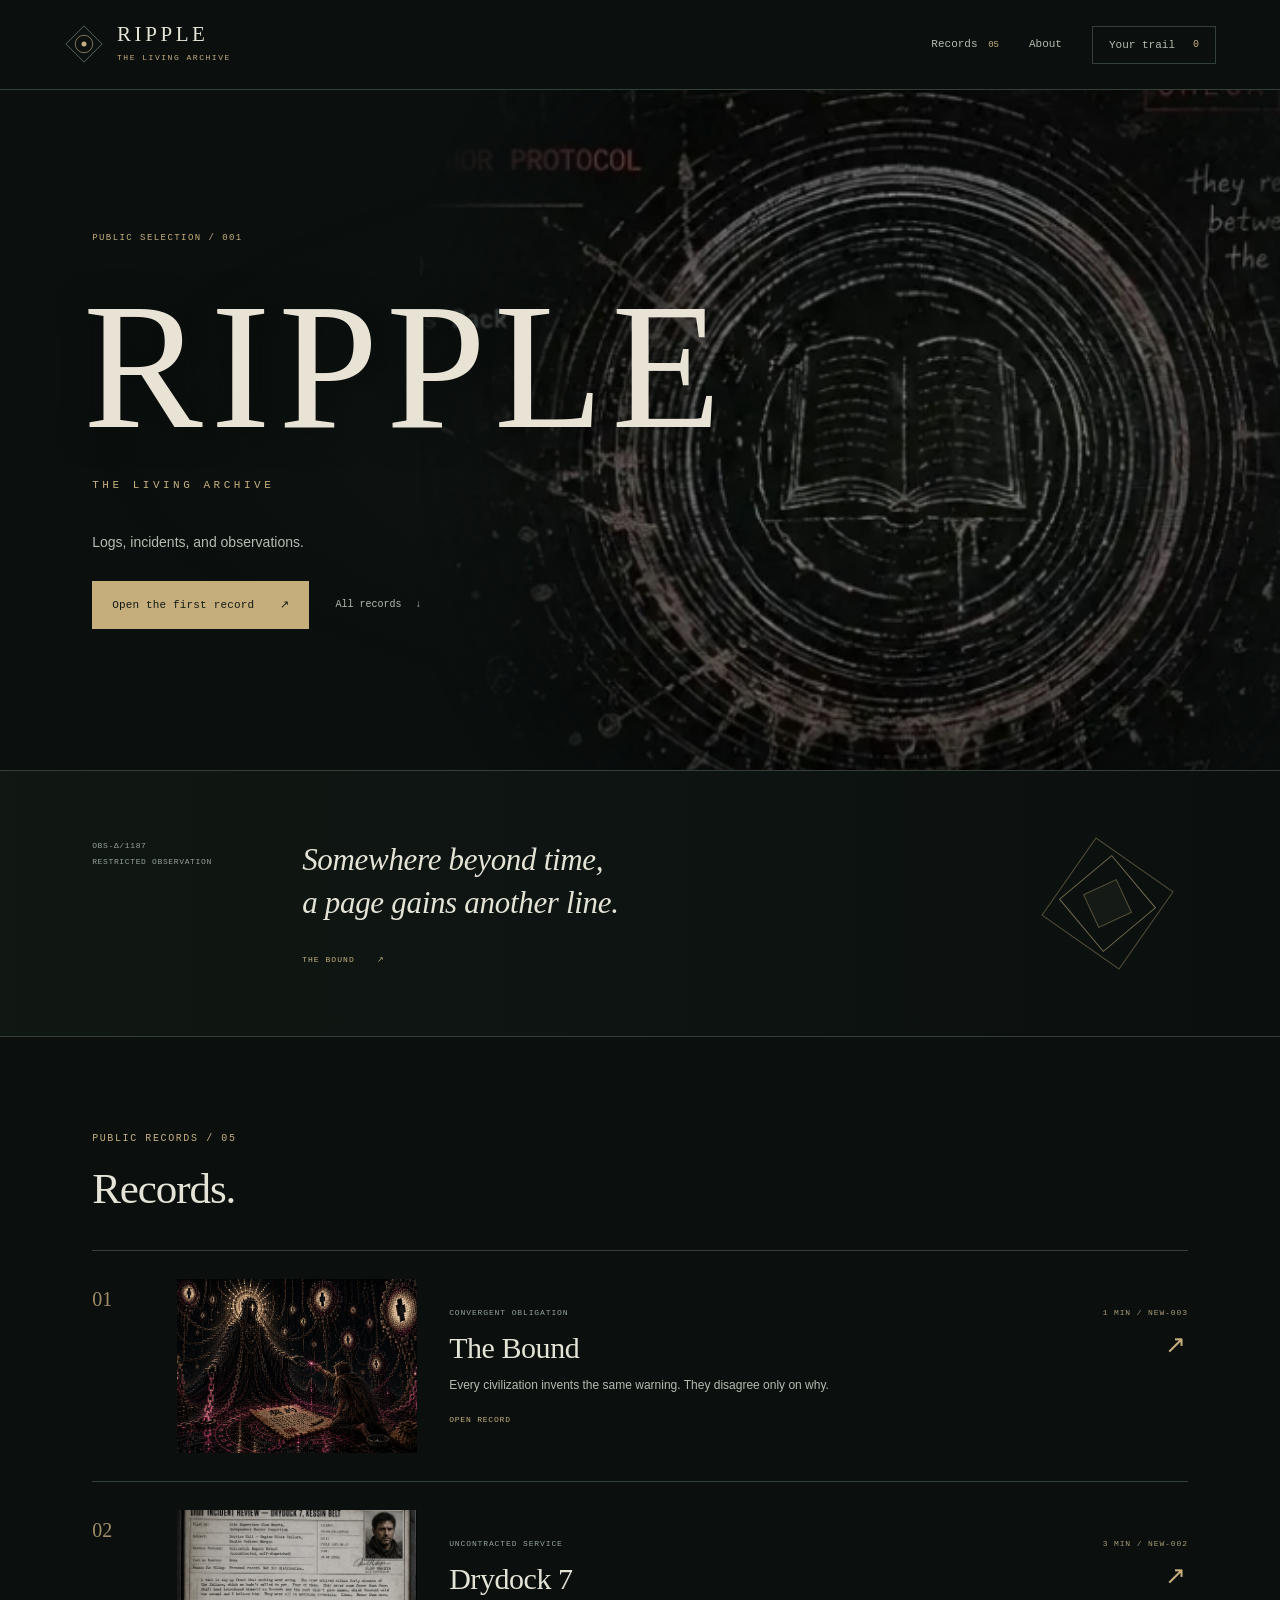
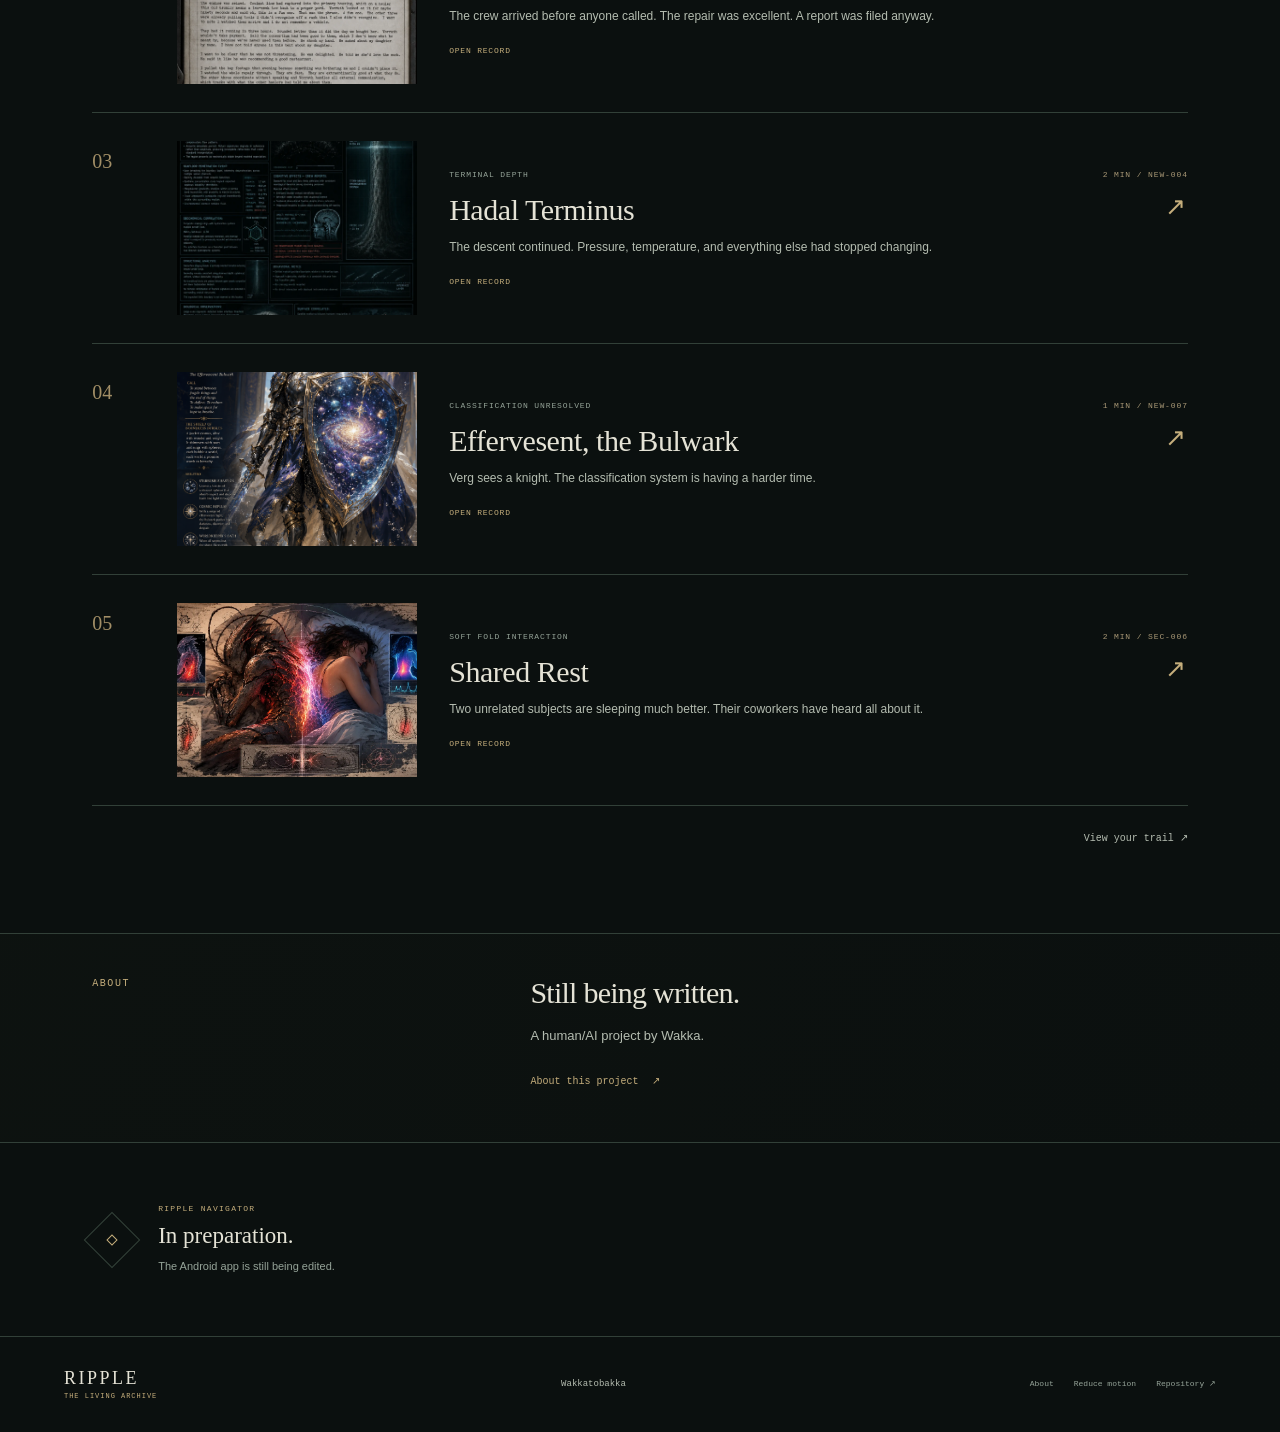
==== commit 790020f8: "Ripple" ====
--- a/index.html
+++ b/index.html
@@ -13,14 +13,15 @@
 <nav aria-label="Primary"><a href="index.html#records">Records <span class="nav-count">05</span></a><a href="index.html#about">About</a><button class="trail-trigger" type="button" data-open-trail>Your trail <span data-trail-count>0</span></button></nav></header><main id="main">
 <section class="hero" aria-labelledby="hero-title">
 <div class="hero-heading"><p class="eyebrow">PUBLIC SELECTION / 001</p><h1 id="hero-title">RIPPLE</h1><p class="hero-subtitle">THE LIVING ARCHIVE</p></div>
-<figure class="hero-cover"><img src="assets/images/cover.jpg" width="500" height="525" fetchpriority="high" alt="A worn black document: an open book within scratched concentric rings, surrounded by handwritten notes."></figure>
+<div class="cover-plate" aria-hidden="true"><img src="assets/images/cover.jpg" width="500" height="525" fetchpriority="high" alt=""></div><div class="cover-lines" aria-hidden="true"><i></i><i></i><i></i></div>
 <div class="hero-details"><p class="hero-description">Logs, incidents, and observations.</p><div class="hero-actions"><a class="button" href="records/the-bound.html">Open the first record <span aria-hidden="true">↗</span></a><a class="quiet-link" href="#records">All records <span aria-hidden="true">↓</span></a></div></div>
 </section>
 <section class="mass-statement" aria-label="An excerpt from The Bound"><div class="section-margin">OBS-Δ/1187<br>RESTRICTED OBSERVATION</div><div><blockquote>Somewhere beyond time,<br>a page gains another line.</blockquote><a href="records/the-bound.html">THE BOUND <span aria-hidden="true">↗</span></a></div><div class="mass-mark" aria-hidden="true"><span></span><span></span><span></span></div></section>
-<section id="records" class="selection" aria-labelledby="selection-title"><div class="section-heading"><div><p class="eyebrow">PUBLIC RECORDS / 05</p><h2 id="selection-title">Records.</h2></div></div><div class="record-list"><article class="record-row" data-record-row="the-bound"><div class="record-number">01</div><a class="record-main" href="records/the-bound.html"><div class="record-topline"><span>Convergent obligation</span><span>1 MIN / NEW-003</span></div><h3>The Bound<span class="record-arrow" aria-hidden="true">↗</span></h3><p>Every civilization invents the same warning. They disagree only on why.</p><span class="record-open">Open record <span data-opened-label="the-bound"></span></span></a></article><article class="record-row" data-record-row="drydock-7"><div class="record-number">02</div><a class="record-main" href="records/drydock-7.html"><div class="record-topline"><span>Uncontracted service</span><span>3 MIN / NEW-002</span></div><h3>Drydock 7<span class="record-arrow" aria-hidden="true">↗</span></h3><p>The crew arrived before anyone called. The repair was excellent. A report was filed anyway.</p><span class="record-open">Open record <span data-opened-label="drydock-7"></span></span></a></article><article class="record-row" data-record-row="hadal-terminus"><div class="record-number">03</div><a class="record-main" href="records/hadal-terminus.html"><div class="record-topline"><span>Terminal depth</span><span>2 MIN / NEW-004</span></div><h3>Hadal Terminus<span class="record-arrow" aria-hidden="true">↗</span></h3><p>The descent continued. Pressure, temperature, and everything else had stopped changing.</p><span class="record-open">Open record <span data-opened-label="hadal-terminus"></span></span></a></article><article class="record-row" data-record-row="effervesent"><div class="record-number">04</div><a class="record-main" href="records/effervesent.html"><div class="record-topline"><span>Classification unresolved</span><span>1 MIN / NEW-007</span></div><h3>Effervesent, the Bulwark<span class="record-arrow" aria-hidden="true">↗</span></h3><p>Verg sees a knight. The classification system is having a harder time.</p><span class="record-open">Open record <span data-opened-label="effervesent"></span></span></a></article><article class="record-row" data-record-row="shared-rest"><div class="record-number">05</div><a class="record-main" href="records/shared-rest.html"><div class="record-topline"><span>Soft Fold interaction</span><span>2 MIN / SEC-006</span></div><h3>Shared Rest<span class="record-arrow" aria-hidden="true">↗</span></h3><p>Two unrelated subjects are sleeping much better. Their coworkers have heard all about it.</p><span class="record-open">Open record <span data-opened-label="shared-rest"></span></span></a></article></div><div class="selection-end"><button class="text-button" type="button" data-open-trail>View your trail <span aria-hidden="true">↗</span></button></div></section>
+<section id="records" class="selection" aria-labelledby="selection-title"><div class="section-heading"><div><p class="eyebrow">PUBLIC RECORDS / 05</p><h2 id="selection-title">Records.</h2></div></div><div class="record-list"><article class="record-row" data-record-row="the-bound"><div class="record-number">01</div><a class="record-main" href="records/the-bound.html"><span class="record-preview"><img src="assets/images/the-bound.webp" width="360" height="220" loading="lazy" alt=""></span><div class="record-info"><div class="record-topline"><span>Convergent obligation</span><span>1 MIN / NEW-003</span></div><h3>The Bound<span class="record-arrow" aria-hidden="true">↗</span></h3><p>Every civilization invents the same warning. They disagree only on why.</p><span class="record-open">Open record <span data-opened-label="the-bound"></span></span></div></a></article><article class="record-row" data-record-row="drydock-7"><div class="record-number">02</div><a class="record-main" href="records/drydock-7.html"><span class="record-preview"><img src="assets/images/drydock-7-kessin.webp" width="360" height="220" loading="lazy" alt=""></span><div class="record-info"><div class="record-topline"><span>Uncontracted service</span><span>3 MIN / NEW-002</span></div><h3>Drydock 7<span class="record-arrow" aria-hidden="true">↗</span></h3><p>The crew arrived before anyone called. The repair was excellent. A report was filed anyway.</p><span class="record-open">Open record <span data-opened-label="drydock-7"></span></span></div></a></article><article class="record-row" data-record-row="hadal-terminus"><div class="record-number">03</div><a class="record-main" href="records/hadal-terminus.html"><span class="record-preview"><img src="assets/images/hadal-terminus.webp" width="360" height="220" loading="lazy" alt=""></span><div class="record-info"><div class="record-topline"><span>Terminal depth</span><span>2 MIN / NEW-004</span></div><h3>Hadal Terminus<span class="record-arrow" aria-hidden="true">↗</span></h3><p>The descent continued. Pressure, temperature, and everything else had stopped changing.</p><span class="record-open">Open record <span data-opened-label="hadal-terminus"></span></span></div></a></article><article class="record-row" data-record-row="effervesent"><div class="record-number">04</div><a class="record-main" href="records/effervesent.html"><span class="record-preview"><img src="assets/images/effervesent.png" width="360" height="220" loading="lazy" alt=""></span><div class="record-info"><div class="record-topline"><span>Classification unresolved</span><span>1 MIN / NEW-007</span></div><h3>Effervesent, the Bulwark<span class="record-arrow" aria-hidden="true">↗</span></h3><p>Verg sees a knight. The classification system is having a harder time.</p><span class="record-open">Open record <span data-opened-label="effervesent"></span></span></div></a></article><article class="record-row" data-record-row="shared-rest"><div class="record-number">05</div><a class="record-main" href="records/shared-rest.html"><span class="record-preview"><img src="assets/images/shared-rest.webp" width="360" height="220" loading="lazy" alt=""></span><div class="record-info"><div class="record-topline"><span>Soft Fold interaction</span><span>2 MIN / SEC-006</span></div><h3>Shared Rest<span class="record-arrow" aria-hidden="true">↗</span></h3><p>Two unrelated subjects are sleeping much better. Their coworkers have heard all about it.</p><span class="record-open">Open record <span data-opened-label="shared-rest"></span></span></div></a></article></div><div class="selection-end"><button class="text-button" type="button" data-open-trail>View your trail <span aria-hidden="true">↗</span></button></div></section>
 <section class="about-section" id="about" aria-labelledby="about-title"><div class="about-margin"><p class="eyebrow">ABOUT</p></div><div class="about-copy"><h2 id="about-title">Still being written.</h2><p>A human/AI project by Wakka.</p><a class="quiet-link" href="about.html">About this project <span aria-hidden="true">↗</span></a></div></section>
 <section class="edition-status" aria-labelledby="edition-title"><div class="status-glyph" aria-hidden="true"><i></i></div><div><p class="eyebrow">RIPPLE NAVIGATOR</p><h2 id="edition-title">In preparation.</h2><p>The Android app is still being edited.</p></div></section>
-</main><footer class="site-footer"><a href="index.html" class="footer-brand">RIPPLE<span>THE LIVING ARCHIVE</span></a><p><a href="https://github.com/Wakkatobakka">Wakkatobakka</a></p><div class="footer-links"><a href="about.html">About</a><button type="button" class="text-button motion-toggle" aria-pressed="false">Reduce motion</button><a href="https://github.com/Wakkatobakka/ripple">Repository ↗</a></div></footer><dialog id="trail-dialog" aria-labelledby="trail-title"><div class="drawer-heading"><div><p class="eyebrow">NAVIGATOR / LOCAL READING TRAIL</p><h2 id="trail-title">Reading trail.</h2></div><button class="icon-button" type="button" data-close-trail aria-label="Close reading trail">×</button></div>
+</main><footer class="site-footer"><a href="index.html" class="footer-brand">RIPPLE<span>THE LIVING ARCHIVE</span></a><p><a href="https://github.com/Wakkatobakka">Wakkatobakka</a></p><div class="footer-links"><a href="about.html">About</a><button type="button" class="text-button motion-toggle" aria-pressed="false">Reduce motion</button><a href="https://github.com/Wakkatobakka/ripple">Repository ↗</a></div></footer>
+<dialog class="art-dialog" id="art-dialog" aria-labelledby="art-title"><div class="art-toolbar"><h2 id="art-title">Illustration</h2><button class="icon-button" type="button" data-close-art aria-label="Close image">×</button></div><div class="art-image-wrap"><img id="art-full-image" alt=""></div><div class="art-bottom"><a id="art-original" href="assets/images/cover.jpg" target="_blank" rel="noopener">Open original ↗</a><button class="text-button" type="button" data-close-art>Close</button></div></dialog><dialog id="trail-dialog" aria-labelledby="trail-title"><div class="drawer-heading"><div><p class="eyebrow">NAVIGATOR / LOCAL READING TRAIL</p><h2 id="trail-title">Reading trail.</h2></div><button class="icon-button" type="button" data-close-trail aria-label="Close reading trail">×</button></div>
 <p class="drawer-intro">Opened records and completion marks are saved in this browser.</p>
 <div class="trail-summary"><b data-trail-summary>No records opened yet.</b><span>Stored only in this browser.</span></div><ol class="trail-list"><li data-trail-row="the-bound"><span class="trail-node" aria-hidden="true"></span><a href="records/the-bound.html"><small>01 / NEW-003</small>The Bound</a><span class="trail-row-state">Unopened</span></li><li data-trail-row="drydock-7"><span class="trail-node" aria-hidden="true"></span><a href="records/drydock-7.html"><small>02 / NEW-002</small>Drydock 7</a><span class="trail-row-state">Unopened</span></li><li data-trail-row="hadal-terminus"><span class="trail-node" aria-hidden="true"></span><a href="records/hadal-terminus.html"><small>03 / NEW-004</small>Hadal Terminus</a><span class="trail-row-state">Unopened</span></li><li data-trail-row="effervesent"><span class="trail-node" aria-hidden="true"></span><a href="records/effervesent.html"><small>04 / NEW-007</small>Effervesent, the Bulwark</a><span class="trail-row-state">Unopened</span></li><li data-trail-row="shared-rest"><span class="trail-node" aria-hidden="true"></span><a href="records/shared-rest.html"><small>05 / SEC-006</small>Shared Rest</a><span class="trail-row-state">Unopened</span></li></ol>
 <div class="drawer-footer"><button type="button" class="text-button" data-clear-trail>Clear this device’s trail</button><button type="button" class="button compact" data-close-trail>Close</button></div><p class="sr-only" data-trail-announcement aria-live="polite"></p></dialog><div class="site-toast" role="status" aria-live="polite"></div></body></html>
--- a/assets/css/site.css
+++ b/assets/css/site.css
@@ -216,15 +216,20 @@
 @media print{body{background:#fff;color:#111}.site-header,.site-footer,.record-breadcrumb,.reader-margin,.record-meta,.after-record,.continue-section,dialog,.reading-progress,.site-toast,.skip-link{display:none!important}.record-header,.reading-layout,.reading-column{max-width:none;display:block;padding:0;margin:0}.record-header h1{font-size:32pt}.record-body{color:#111;font-size:11pt;line-height:1.6}.record-body strong{color:#111}.record-body h2,.record-body h3,.record-body h4{color:#222}.record-body blockquote{color:#222}.end-marker{color:#333}}
 @media(max-width:650px){.site-header nav>a{min-height:44px;display:inline-flex;align-items:center}.trail-trigger{min-height:44px}.section-margin br{display:block}}
 @media(max-width:370px){.site-header nav>a:nth-child(2){display:none}}
-.home-page .hero{display:grid;grid-template-columns:minmax(0,1fr) minmax(280px,450px);grid-template-rows:auto auto;column-gap:65px;row-gap:0;align-items:center;min-height:0;padding:62px 7.2% 64px}
-.hero-heading{grid-column:1;grid-row:1;align-self:end;padding-bottom:38px}
-.home-page .hero-heading .eyebrow{font-size:9px;margin-bottom:30px}
-.home-page .hero h1{font:400 clamp(75px,8.8vw,140px)/1.05 var(--serif);letter-spacing:.055em;margin:0 0 15px -5px;text-shadow:none}
-.home-page .hero-subtitle{font:10px/1.8 var(--mono);letter-spacing:.3em;color:var(--gold);margin:0}
-.hero-cover{grid-column:2;grid-row:1 / 3;width:100%;max-width:450px;margin:0;justify-self:end}
-.hero-cover img{width:100%;height:auto;object-fit:contain;border:1px solid #41463d}
-.hero-details{grid-column:1;grid-row:2;align-self:start}
-.home-page .hero-description{color:var(--soft);font-size:14px;line-height:1.8;margin:0 0 27px;max-width:none}
+/* Cover artwork is part of the page surface. */
+.home-page .hero{display:flex;flex-direction:column;align-items:flex-start;justify-content:center;gap:34px;min-height:680px;padding:72px 7.2%;overflow:hidden;background:radial-gradient(ellipse at 80% 50%,#343c3129,transparent 65%)}
+.home-page .hero-heading{position:relative;grid-column:auto;grid-row:auto;align-self:auto;padding:0;z-index:2}
+.home-page .hero-heading .eyebrow{font-size:9px;margin-bottom:29px}
+.home-page .hero h1{font:400 clamp(110px,14vw,200px)/1.04 var(--serif);letter-spacing:.045em;margin:0 0 16px -9px;text-shadow:0 2px 35px #080c0a}
+.home-page .hero-subtitle{font:11px/1.8 var(--mono);letter-spacing:.32em;color:var(--gold);margin:0}
+.cover-plate{position:absolute;width:970px;right:-110px;top:-145px;z-index:0;pointer-events:none;mix-blend-mode:screen;opacity:.93;mask-image:radial-gradient(ellipse at 52% 47%,#000 28%,#000e 49%,#0006 63%,transparent 76%)}
+.cover-plate img{width:100%;height:auto;max-width:none;border:0;filter:brightness(.94)}
+.cover-lines{position:absolute;inset:0;z-index:0;pointer-events:none;overflow:hidden;opacity:.24;mask-image:linear-gradient(90deg,transparent 25%,#000 70%,transparent)}
+.cover-lines i{position:absolute;width:900px;height:900px;border:1px solid #9da48d30;border-radius:50%;right:-66px;top:-111px;transform:rotate(17deg) scaleY(.9)}
+.cover-lines i:nth-child(2){width:1050px;height:1050px;right:-145px;top:-185px;border-style:dashed;border-color:#9da48d22}
+.cover-lines i:nth-child(3){width:1160px;height:1160px;right:-198px;top:-238px;border-color:#9da48d16}
+.hero-details{position:relative;grid-column:auto;grid-row:auto;align-self:auto;z-index:2}
+.home-page .hero-description{color:var(--soft);font-size:14px;line-height:1.8;margin:0 0 26px}
 .home-page .hero-actions{display:flex;flex-direction:row;align-items:center;gap:26px}
 .home-page .hero-actions .button{font-size:11px;min-height:48px}
 .home-page .hero-actions .quiet-link{font-size:10px}
@@ -233,7 +238,32 @@
 .home-page .about-copy>p{margin-bottom:7px}
 .home-page .selection-end{justify-content:flex-end;padding:17px 0}
 .home-page .selection-end button{margin-left:0}
+.record-main{display:grid;grid-template-columns:240px minmax(0,1fr);gap:32px;align-items:center;padding:28px 0}
+.record-preview{display:block;width:240px;height:174px;overflow:hidden;background:#080d09}
+.record-preview img{width:100%;height:100%;object-fit:cover;object-position:center;transition:transform .35s}
+.record-main:hover .record-preview img{transform:scale(1.035)}
+.record-info>p{font-size:12px;line-height:1.8;color:var(--soft);margin:0;max-width:590px}
+.record-number{padding-top:38px}
+.record-row[data-record-row="drydock-7"] .record-preview img{object-position:75% 10%}
+.record-row[data-record-row="hadal-terminus"] .record-preview img{object-position:65% 55%}
+.record-row[data-record-row="the-bound"] .record-preview img{object-position:50% 55%}
+.record-artwork{max-width:980px;margin:0 auto 58px;padding:0 6%}
+.record-artwork>a{display:block;position:relative;text-decoration:none;background:radial-gradient(ellipse,#23332324,transparent 75%)}
+.record-artwork img{display:block;width:auto;height:auto;max-width:100%;max-height:690px;margin:0 auto;object-fit:contain}
+.art-enlarge{position:absolute;right:14px;bottom:14px;display:grid;place-items:center;width:38px;height:38px;border:1px solid #b1c3a372;background:#0b100fda;color:var(--ink);font:22px/1 var(--sans)}
+.record-artwork>a:hover .art-enlarge{background:#d0b985;color:#10160f}
+.record-artwork figcaption{display:flex;justify-content:space-between;gap:20px;margin-top:13px;color:var(--muted);font:8px/1.8 var(--mono)}
 .continue-section>h2{margin-bottom:24px}
-.after-record .record-visual{margin-top:0}
-@media(max-width:1050px) and (min-width:701px){.home-page .hero{grid-template-columns:minmax(0,1fr) minmax(250px,370px);column-gap:35px;padding:45px 6%}.home-page .hero h1{font-size:10vw}.home-page .hero-actions{flex-direction:column;align-items:flex-start;gap:9px}.home-page .hero-description{font-size:12px}.hero-heading{padding-bottom:28px}}
-@media(max-width:700px){.home-page .hero{grid-template-columns:1fr;grid-template-rows:auto auto auto;padding:32px 24px 38px;gap:0}.hero-heading{grid-column:1;grid-row:1;align-self:start;padding-bottom:24px}.home-page .hero-heading .eyebrow{font-size:8px;margin-bottom:25px}.home-page .hero h1{font-size:clamp(63px,19.5vw,116px);letter-spacing:.04em;margin-left:-3px;margin-bottom:13px}.home-page .hero-subtitle{font-size:8px;letter-spacing:.27em}.hero-cover{grid-column:1;grid-row:2;justify-self:start;max-width:360px;margin-bottom:26px}.hero-details{grid-column:1;grid-row:3}.home-page .hero-description{font-size:12px;margin-bottom:18px}.home-page .hero-actions{flex-wrap:wrap;gap:12px 22px}.home-page .hero-actions .button{font-size:10px;min-height:46px;padding:12px 15px;gap:18px}.home-page .hero-actions .quiet-link{font-size:9px}.home-page .about-section{padding-top:30px;padding-bottom:30px}.home-page .about-copy{padding-top:18px}.home-page .about-copy h2{font-size:28px}}
+.art-dialog{inset:20px;width:calc(100% - 40px);max-width:1400px;height:calc(100dvh - 40px);max-height:none;margin:auto;padding:0;background:#080d0a;border:1px solid #63735b;overflow:hidden}
+.art-dialog[open]{display:grid;grid-template-rows:auto minmax(0,1fr) auto}
+.art-toolbar{display:flex;justify-content:space-between;gap:25px;align-items:center;padding:14px 20px;border-bottom:1px solid var(--line)}
+.art-toolbar h2{font:400 23px/1.4 var(--serif);margin:0}
+.art-toolbar .icon-button{width:44px;height:44px}
+.art-image-wrap{min-height:0;display:flex;align-items:center;justify-content:center;overflow:auto;padding:12px}
+.art-image-wrap img{max-width:100%;max-height:100%;width:auto;height:auto;object-fit:contain}
+.art-bottom{display:flex;justify-content:space-between;align-items:center;padding:10px 20px;border-top:1px solid var(--line)}
+.art-bottom a{font:10px/1.8 var(--mono);text-decoration:none;color:var(--gold);padding:8px 0}
+@media(max-width:1050px) and (min-width:701px){.home-page .hero{min-height:630px;padding:65px 6%}.home-page .hero h1{font-size:15vw}.cover-plate{width:870px;right:-240px;top:-115px}.cover-lines{opacity:.15}.record-row{grid-template-columns:50px minmax(0,1fr)}.record-main{grid-template-columns:190px minmax(0,1fr);gap:25px}.record-preview{width:190px;height:166px}.record-main h3{font-size:28px}.record-topline{flex-wrap:wrap;gap:3px 20px}}
+@media(max-width:700px){.home-page .hero{min-height:730px;padding:37px 24px 38px;gap:0;justify-content:flex-start}.home-page .hero-heading .eyebrow{font-size:8px;margin-bottom:26px}.home-page .hero h1{font-size:clamp(68px,19.5vw,116px);letter-spacing:.04em;margin-left:-4px;margin-bottom:14px}.home-page .hero-subtitle{font-size:8px;letter-spacing:.27em}.cover-plate{width:665px;right:auto;left:50%;top:105px;transform:translateX(-50%);opacity:1;mask-image:radial-gradient(ellipse at 50% 43%,#000 23%,#000e 41%,#0006 56%,transparent 72%)}.cover-lines{inset:80px -80px 0;opacity:.2;mask-image:linear-gradient(0deg,transparent,#000 40%,transparent)}.cover-lines i{width:640px;height:640px;right:calc(50% - 320px);top:10px}.cover-lines i:nth-child(2){width:725px;height:725px;right:calc(50% - 362px);top:-32px}.cover-lines i:nth-child(3){display:none}.hero-details{margin-top:auto}.home-page .hero-description{font-size:12px;margin-bottom:18px}.home-page .hero-actions{flex-wrap:wrap;gap:12px 22px}.home-page .hero-actions .button{font-size:10px;min-height:46px;padding:12px 15px;gap:18px}.home-page .hero-actions .quiet-link{font-size:9px}.home-page .about-section{padding-top:30px;padding-bottom:30px}.home-page .about-copy{padding-top:18px}.home-page .about-copy h2{font-size:28px}.record-row{grid-template-columns:27px minmax(0,1fr)}.record-main{grid-template-columns:1fr;gap:19px;padding:25px 0 28px}.record-preview{width:100%;height:192px}.record-main h3{font-size:29px;margin-bottom:13px}.record-topline{font-size:7px}.record-topline>span:last-child{font-size:7px}.record-info>p{font-size:12px;line-height:1.85}.record-open{font-size:8px}.record-number{padding-top:30px}.record-row.visited:before{top:55px}.record-artwork{padding:0 24px;margin-bottom:35px}.record-artwork img{width:100%;height:auto;max-height:none}.record-artwork figcaption{font-size:7px}.art-dialog{inset:8px;width:calc(100% - 16px);height:calc(100dvh - 16px)}.art-toolbar{padding:10px 14px;gap:15px}.art-toolbar h2{font-size:21px}.art-image-wrap{padding:5px}.art-bottom{padding:8px 14px}.art-bottom a,.art-bottom button{font-size:9px}.art-enlarge{width:36px;height:36px;right:8px;bottom:8px}}
+@media(max-width:370px){.home-page .hero{min-height:690px;padding-left:20px;padding-right:20px}.cover-plate{width:600px;top:100px}.home-page .hero-actions .button{font-size:9px;gap:12px}.home-page .hero-actions{gap:12px 16px}.record-preview{height:168px}.record-main h3{font-size:27px}.record-topline{font-size:6px}.record-topline>span:last-child{font-size:6px}}
+@media print{.record-artwork,.art-dialog{display:none!important}}
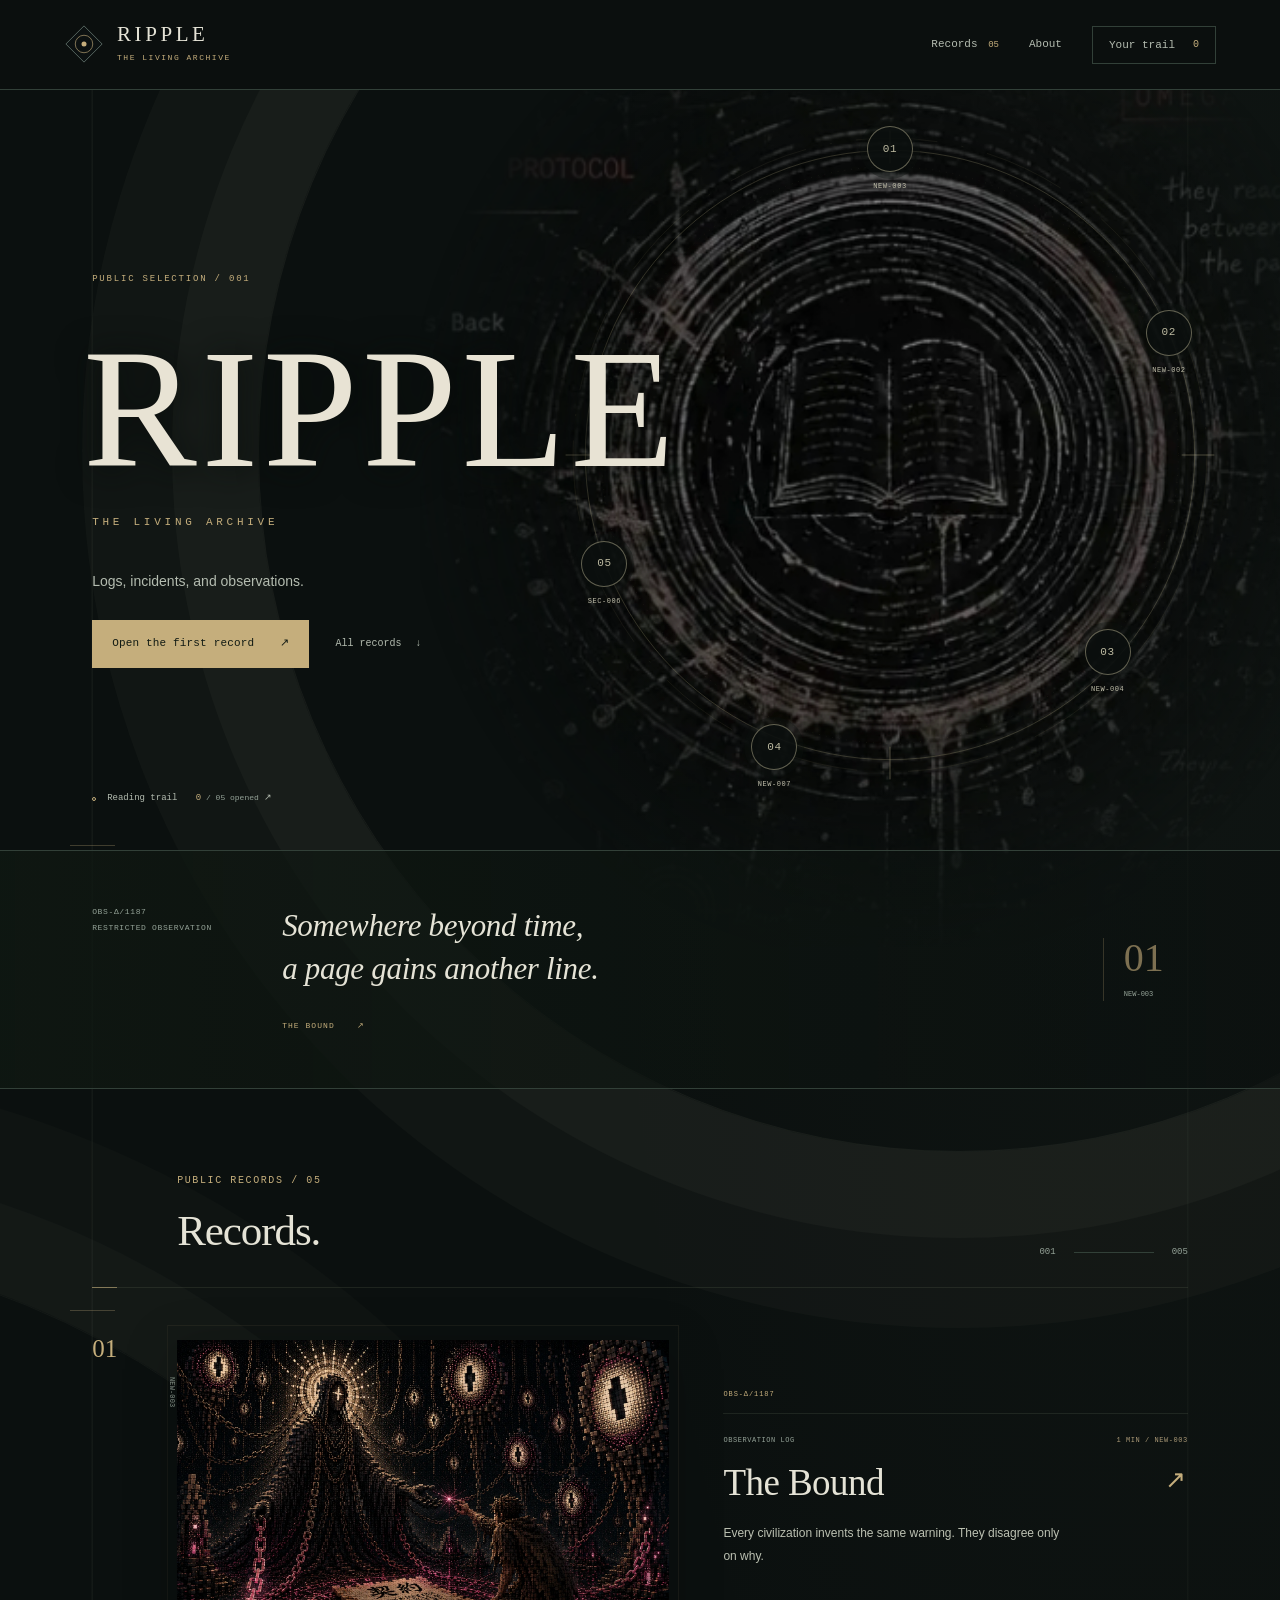
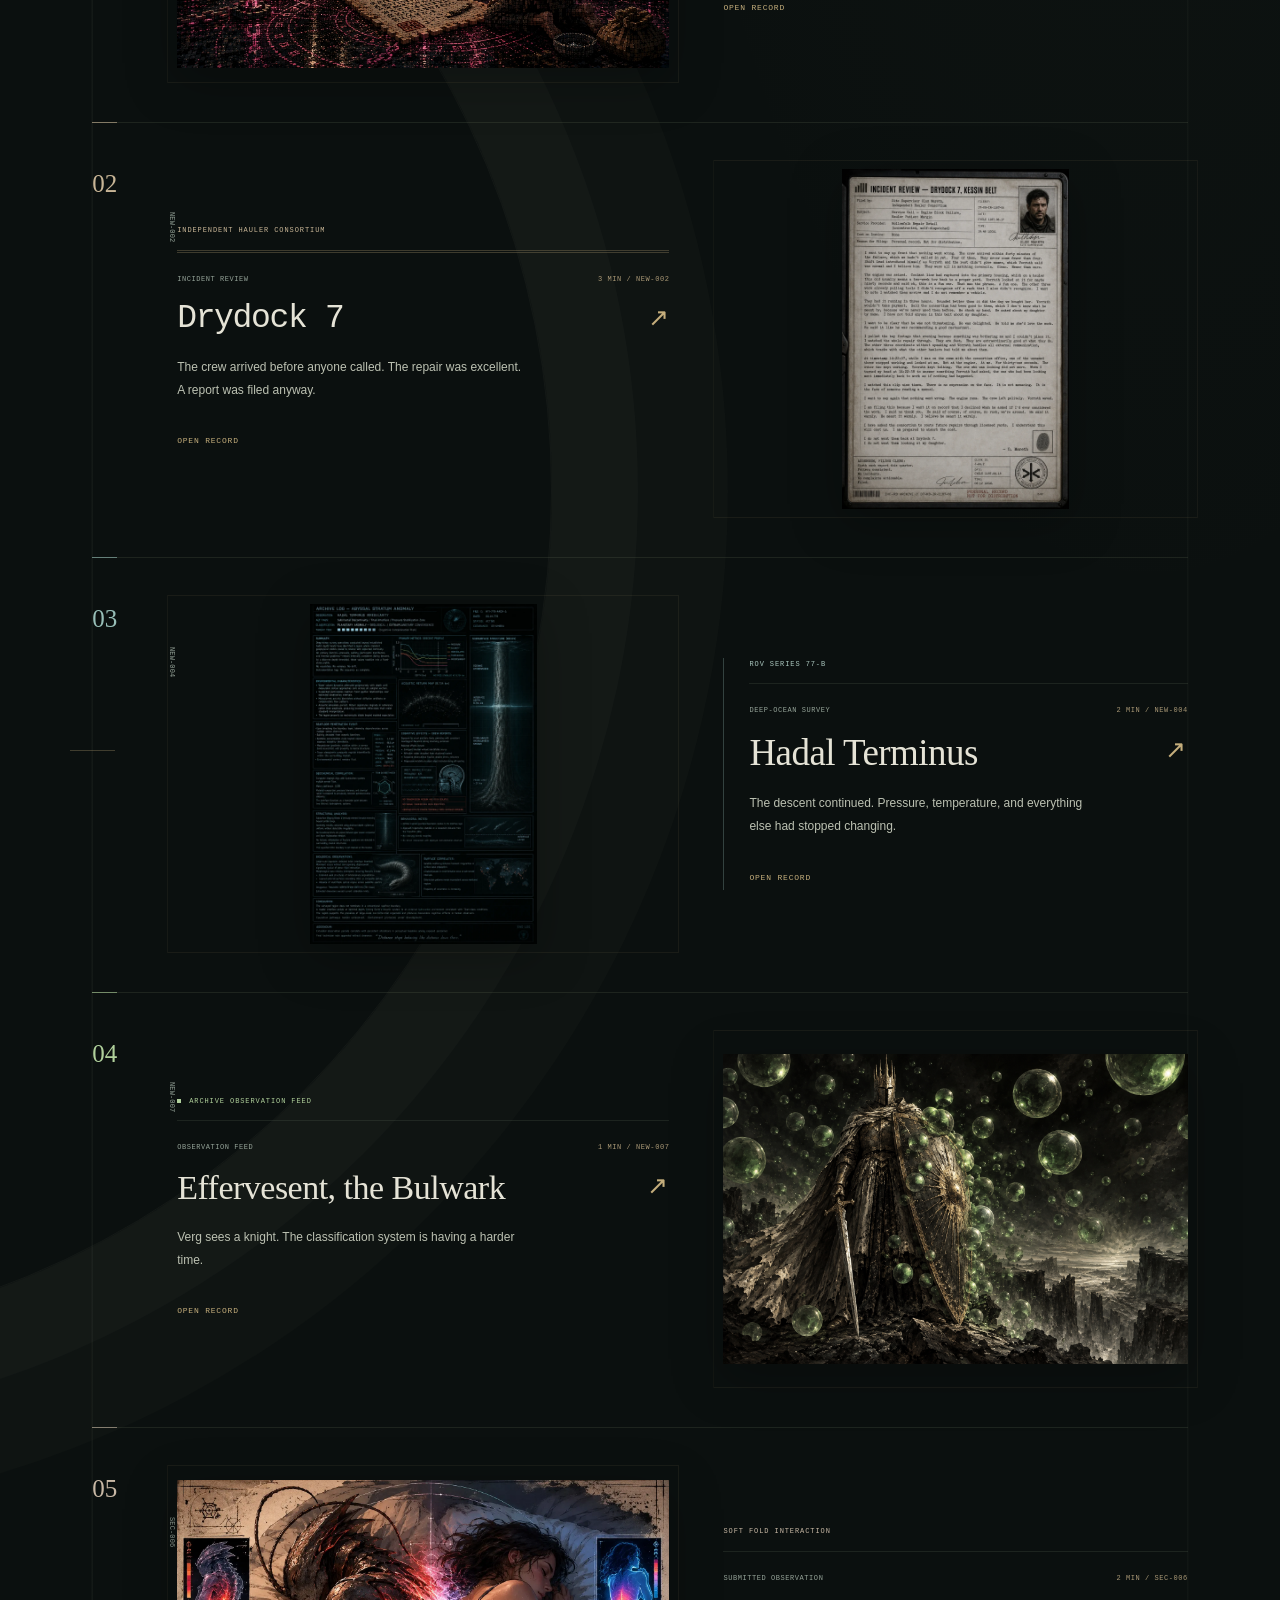
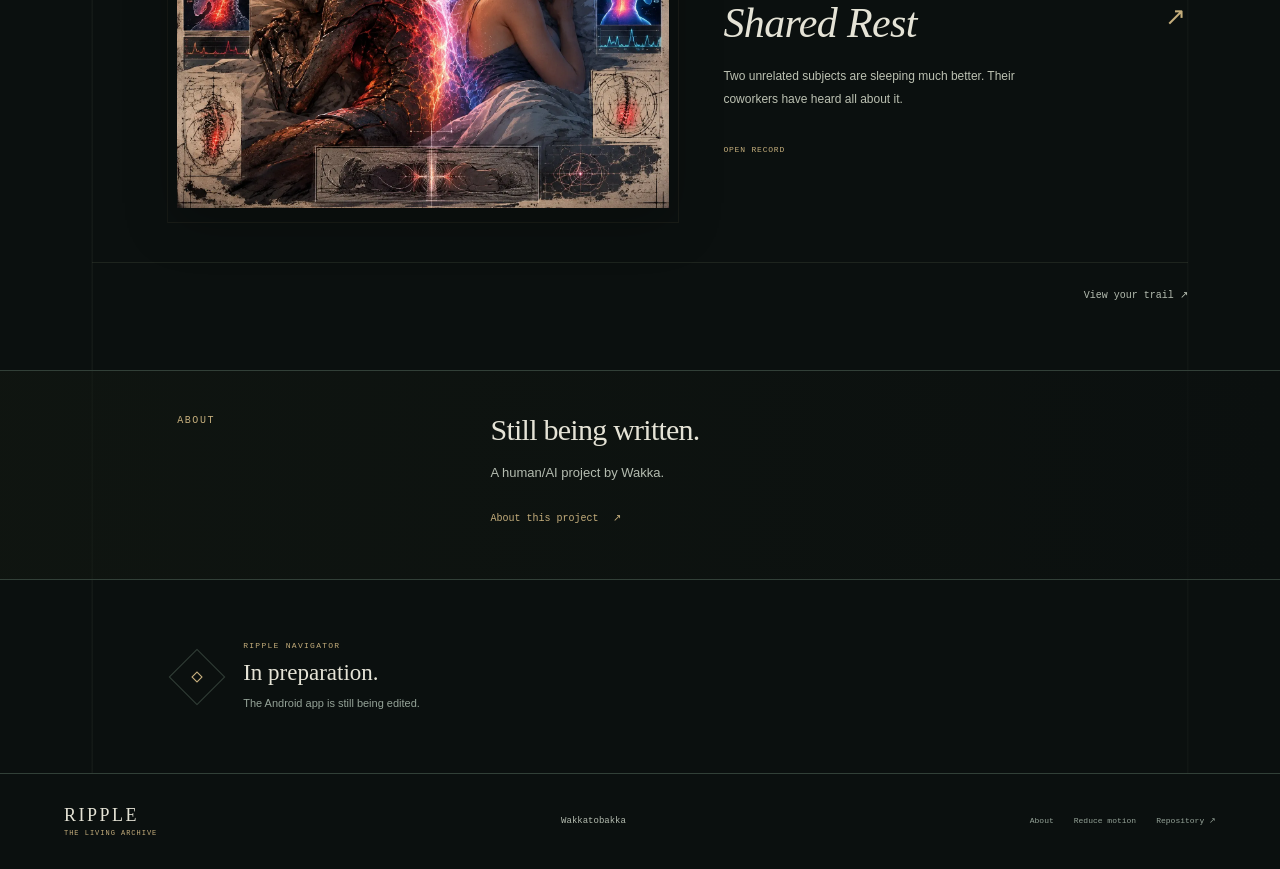
==== commit 66e761bc: "Ripple" ====
--- a/index.html
+++ b/index.html
@@ -10,14 +10,16 @@
 <link rel="stylesheet" href="assets/css/site.css"><script src="assets/js/site.js" defer></script></head>
 <body class="home-page"><a class="skip-link" href="#main">Skip to content</a>
 <header class="site-header"><a class="brand" href="index.html" aria-label="RIPPLE, return to the entrance"><img src="assets/images/mark.svg" width="40" height="40" alt=""><span>RIPPLE<small>THE LIVING ARCHIVE</small></span></a>
-<nav aria-label="Primary"><a href="index.html#records">Records <span class="nav-count">05</span></a><a href="index.html#about">About</a><button class="trail-trigger" type="button" data-open-trail>Your trail <span data-trail-count>0</span></button></nav></header><main id="main">
+<nav aria-label="Primary"><a href="index.html#records">Records <span class="nav-count">05</span></a><a href="index.html#about">About</a><button class="trail-trigger" type="button" data-open-trail>Your trail <span data-trail-count>0</span></button></nav></header><main id="main" class="archive-main"><div class="archive-surface" aria-hidden="true"><i></i><i></i><i></i></div>
 <section class="hero" aria-labelledby="hero-title">
 <div class="hero-heading"><p class="eyebrow">PUBLIC SELECTION / 001</p><h1 id="hero-title">RIPPLE</h1><p class="hero-subtitle">THE LIVING ARCHIVE</p></div>
 <div class="cover-plate" aria-hidden="true"><img src="assets/images/cover.jpg" width="500" height="525" fetchpriority="high" alt=""></div><div class="cover-lines" aria-hidden="true"><i></i><i></i><i></i></div>
-<div class="hero-details"><p class="hero-description">Logs, incidents, and observations.</p><div class="hero-actions"><a class="button" href="records/the-bound.html">Open the first record <span aria-hidden="true">↗</span></a><a class="quiet-link" href="#records">All records <span aria-hidden="true">↓</span></a></div></div>
-</section>
-<section class="mass-statement" aria-label="An excerpt from The Bound"><div class="section-margin">OBS-Δ/1187<br>RESTRICTED OBSERVATION</div><div><blockquote>Somewhere beyond time,<br>a page gains another line.</blockquote><a href="records/the-bound.html">THE BOUND <span aria-hidden="true">↗</span></a></div><div class="mass-mark" aria-hidden="true"><span></span><span></span><span></span></div></section>
-<section id="records" class="selection" aria-labelledby="selection-title"><div class="section-heading"><div><p class="eyebrow">PUBLIC RECORDS / 05</p><h2 id="selection-title">Records.</h2></div></div><div class="record-list"><article class="record-row" data-record-row="the-bound"><div class="record-number">01</div><a class="record-main" href="records/the-bound.html"><span class="record-preview"><img src="assets/images/the-bound.webp" width="360" height="220" loading="lazy" alt=""></span><div class="record-info"><div class="record-topline"><span>Convergent obligation</span><span>1 MIN / NEW-003</span></div><h3>The Bound<span class="record-arrow" aria-hidden="true">↗</span></h3><p>Every civilization invents the same warning. They disagree only on why.</p><span class="record-open">Open record <span data-opened-label="the-bound"></span></span></div></a></article><article class="record-row" data-record-row="drydock-7"><div class="record-number">02</div><a class="record-main" href="records/drydock-7.html"><span class="record-preview"><img src="assets/images/drydock-7-kessin.webp" width="360" height="220" loading="lazy" alt=""></span><div class="record-info"><div class="record-topline"><span>Uncontracted service</span><span>3 MIN / NEW-002</span></div><h3>Drydock 7<span class="record-arrow" aria-hidden="true">↗</span></h3><p>The crew arrived before anyone called. The repair was excellent. A report was filed anyway.</p><span class="record-open">Open record <span data-opened-label="drydock-7"></span></span></div></a></article><article class="record-row" data-record-row="hadal-terminus"><div class="record-number">03</div><a class="record-main" href="records/hadal-terminus.html"><span class="record-preview"><img src="assets/images/hadal-terminus.webp" width="360" height="220" loading="lazy" alt=""></span><div class="record-info"><div class="record-topline"><span>Terminal depth</span><span>2 MIN / NEW-004</span></div><h3>Hadal Terminus<span class="record-arrow" aria-hidden="true">↗</span></h3><p>The descent continued. Pressure, temperature, and everything else had stopped changing.</p><span class="record-open">Open record <span data-opened-label="hadal-terminus"></span></span></div></a></article><article class="record-row" data-record-row="effervesent"><div class="record-number">04</div><a class="record-main" href="records/effervesent.html"><span class="record-preview"><img src="assets/images/effervesent.png" width="360" height="220" loading="lazy" alt=""></span><div class="record-info"><div class="record-topline"><span>Classification unresolved</span><span>1 MIN / NEW-007</span></div><h3>Effervesent, the Bulwark<span class="record-arrow" aria-hidden="true">↗</span></h3><p>Verg sees a knight. The classification system is having a harder time.</p><span class="record-open">Open record <span data-opened-label="effervesent"></span></span></div></a></article><article class="record-row" data-record-row="shared-rest"><div class="record-number">05</div><a class="record-main" href="records/shared-rest.html"><span class="record-preview"><img src="assets/images/shared-rest.webp" width="360" height="220" loading="lazy" alt=""></span><div class="record-info"><div class="record-topline"><span>Soft Fold interaction</span><span>2 MIN / SEC-006</span></div><h3>Shared Rest<span class="record-arrow" aria-hidden="true">↗</span></h3><p>Two unrelated subjects are sleeping much better. Their coworkers have heard all about it.</p><span class="record-open">Open record <span data-opened-label="shared-rest"></span></span></div></a></article></div><div class="selection-end"><button class="text-button" type="button" data-open-trail>View your trail <span aria-hidden="true">↗</span></button></div></section>
+<nav class="cover-trail" aria-label="Public records, with your reading trail">
+<svg class="trail-orbits" viewBox="0 0 1000 1000" aria-hidden="true"><circle cx="500" cy="500" r="448"/><circle cx="500" cy="500" r="424"/><circle cx="500" cy="500" r="466"/><path d="M500 23v48m0 858v48M23 500h48m858 0h48"/></svg>
+<a class="cover-record" data-trail-mark="the-bound" href="records/the-bound.html" style="--mark-x:50%;--mark-y:5%" aria-label="Open The Bound, unopened"><span class="cover-record-number">01</span><span class="cover-record-ref">NEW-003</span></a><a class="cover-record" data-trail-mark="drydock-7" href="records/drydock-7.html" style="--mark-x:91%;--mark-y:32%" aria-label="Open Drydock 7, unopened"><span class="cover-record-number">02</span><span class="cover-record-ref">NEW-002</span></a><a class="cover-record" data-trail-mark="hadal-terminus" href="records/hadal-terminus.html" style="--mark-x:82%;--mark-y:79%" aria-label="Open Hadal Terminus, unopened"><span class="cover-record-number">03</span><span class="cover-record-ref">NEW-004</span></a><a class="cover-record" data-trail-mark="effervesent" href="records/effervesent.html" style="--mark-x:33%;--mark-y:93%" aria-label="Open Effervesent, the Bulwark, unopened"><span class="cover-record-number">04</span><span class="cover-record-ref">NEW-007</span></a><a class="cover-record" data-trail-mark="shared-rest" href="records/shared-rest.html" style="--mark-x:8%;--mark-y:66%" aria-label="Open Shared Rest, unopened"><span class="cover-record-number">05</span><span class="cover-record-ref">SEC-006</span></a></nav><div class="hero-details"><p class="hero-description">Logs, incidents, and observations.</p><div class="hero-actions"><a class="button" href="records/the-bound.html">Open the first record <span aria-hidden="true">↗</span></a><a class="quiet-link" href="#records">All records <span aria-hidden="true">↓</span></a></div></div>
+<div class="hero-trail-state"><span class="trail-state-dot" aria-hidden="true"></span><button type="button" class="text-button" data-open-trail>Reading trail <span data-trail-count>0</span><span class="trail-total"> / 05 opened</span><span aria-hidden="true"> ↗</span></button></div></section>
+<section class="mass-statement" aria-label="An excerpt from The Bound"><div class="section-margin">OBS-Δ/1187<br>RESTRICTED OBSERVATION</div><div><blockquote>Somewhere beyond time,<br>a page gains another line.</blockquote><a href="records/the-bound.html">THE BOUND <span aria-hidden="true">↗</span></a></div><div class="mass-reference" aria-hidden="true"><span>01</span><small>NEW-003</small></div></section>
+<section id="records" class="selection" aria-labelledby="selection-title"><div class="section-heading"><div><p class="eyebrow">PUBLIC RECORDS / 05</p><h2 id="selection-title">Records.</h2></div><div class="selection-register" aria-hidden="true"><span>001</span><i></i><span>005</span></div></div><div class="record-list"><article class="record-row source-observation" data-record-row="the-bound"><div class="record-number"><span>01</span><small>NEW-003</small></div><a class="record-main" href="records/the-bound.html"><span class="record-preview"><img src="assets/images/the-bound.webp" width="360" height="220" loading="lazy" alt=""></span><div class="record-info"><p class="record-source">OBS-Δ/1187</p><div class="record-topline"><span>Observation log</span><span>1 MIN / NEW-003</span></div><h3>The Bound<span class="record-arrow" aria-hidden="true">↗</span></h3><p>Every civilization invents the same warning. They disagree only on why.</p><span class="record-open">Open record <span data-opened-label="the-bound"></span></span></div></a></article><article class="record-row source-incident" data-record-row="drydock-7"><div class="record-number"><span>02</span><small>NEW-002</small></div><a class="record-main" href="records/drydock-7.html"><span class="record-preview"><img src="assets/images/drydock-7-kessin.webp" width="360" height="220" loading="lazy" alt=""></span><div class="record-info"><p class="record-source">INDEPENDENT HAULER CONSORTIUM</p><div class="record-topline"><span>Incident review</span><span>3 MIN / NEW-002</span></div><h3>Drydock 7<span class="record-arrow" aria-hidden="true">↗</span></h3><p>The crew arrived before anyone called. The repair was excellent. A report was filed anyway.</p><span class="record-open">Open record <span data-opened-label="drydock-7"></span></span></div></a></article><article class="record-row source-survey" data-record-row="hadal-terminus"><div class="record-number"><span>03</span><small>NEW-004</small></div><a class="record-main" href="records/hadal-terminus.html"><span class="record-preview"><img src="assets/images/hadal-terminus.webp" width="360" height="220" loading="lazy" alt=""></span><div class="record-info"><p class="record-source">ROV SERIES 77-B</p><div class="record-topline"><span>Deep-ocean survey</span><span>2 MIN / NEW-004</span></div><h3>Hadal Terminus<span class="record-arrow" aria-hidden="true">↗</span></h3><p>The descent continued. Pressure, temperature, and everything else had stopped changing.</p><span class="record-open">Open record <span data-opened-label="hadal-terminus"></span></span></div></a></article><article class="record-row source-feed" data-record-row="effervesent"><div class="record-number"><span>04</span><small>NEW-007</small></div><a class="record-main" href="records/effervesent.html"><span class="record-preview"><img src="assets/images/effervesent.png" width="360" height="220" loading="lazy" alt=""></span><div class="record-info"><p class="record-source">ARCHIVE OBSERVATION FEED</p><div class="record-topline"><span>Observation feed</span><span>1 MIN / NEW-007</span></div><h3>Effervesent, the Bulwark<span class="record-arrow" aria-hidden="true">↗</span></h3><p>Verg sees a knight. The classification system is having a harder time.</p><span class="record-open">Open record <span data-opened-label="effervesent"></span></span></div></a></article><article class="record-row source-interaction" data-record-row="shared-rest"><div class="record-number"><span>05</span><small>SEC-006</small></div><a class="record-main" href="records/shared-rest.html"><span class="record-preview"><img src="assets/images/shared-rest.webp" width="360" height="220" loading="lazy" alt=""></span><div class="record-info"><p class="record-source">SOFT FOLD INTERACTION</p><div class="record-topline"><span>Submitted observation</span><span>2 MIN / SEC-006</span></div><h3>Shared Rest<span class="record-arrow" aria-hidden="true">↗</span></h3><p>Two unrelated subjects are sleeping much better. Their coworkers have heard all about it.</p><span class="record-open">Open record <span data-opened-label="shared-rest"></span></span></div></a></article></div><div class="selection-end"><button class="text-button" type="button" data-open-trail>View your trail <span aria-hidden="true">↗</span></button></div></section>
 <section class="about-section" id="about" aria-labelledby="about-title"><div class="about-margin"><p class="eyebrow">ABOUT</p></div><div class="about-copy"><h2 id="about-title">Still being written.</h2><p>A human/AI project by Wakka.</p><a class="quiet-link" href="about.html">About this project <span aria-hidden="true">↗</span></a></div></section>
 <section class="edition-status" aria-labelledby="edition-title"><div class="status-glyph" aria-hidden="true"><i></i></div><div><p class="eyebrow">RIPPLE NAVIGATOR</p><h2 id="edition-title">In preparation.</h2><p>The Android app is still being edited.</p></div></section>
 </main><footer class="site-footer"><a href="index.html" class="footer-brand">RIPPLE<span>THE LIVING ARCHIVE</span></a><p><a href="https://github.com/Wakkatobakka">Wakkatobakka</a></p><div class="footer-links"><a href="about.html">About</a><button type="button" class="text-button motion-toggle" aria-pressed="false">Reduce motion</button><a href="https://github.com/Wakkatobakka/ripple">Repository ↗</a></div></footer>
--- a/assets/css/site.css
+++ b/assets/css/site.css
@@ -267,3 +267,159 @@
 @media(max-width:700px){.home-page .hero{min-height:730px;padding:37px 24px 38px;gap:0;justify-content:flex-start}.home-page .hero-heading .eyebrow{font-size:8px;margin-bottom:26px}.home-page .hero h1{font-size:clamp(68px,19.5vw,116px);letter-spacing:.04em;margin-left:-4px;margin-bottom:14px}.home-page .hero-subtitle{font-size:8px;letter-spacing:.27em}.cover-plate{width:665px;right:auto;left:50%;top:105px;transform:translateX(-50%);opacity:1;mask-image:radial-gradient(ellipse at 50% 43%,#000 23%,#000e 41%,#0006 56%,transparent 72%)}.cover-lines{inset:80px -80px 0;opacity:.2;mask-image:linear-gradient(0deg,transparent,#000 40%,transparent)}.cover-lines i{width:640px;height:640px;right:calc(50% - 320px);top:10px}.cover-lines i:nth-child(2){width:725px;height:725px;right:calc(50% - 362px);top:-32px}.cover-lines i:nth-child(3){display:none}.hero-details{margin-top:auto}.home-page .hero-description{font-size:12px;margin-bottom:18px}.home-page .hero-actions{flex-wrap:wrap;gap:12px 22px}.home-page .hero-actions .button{font-size:10px;min-height:46px;padding:12px 15px;gap:18px}.home-page .hero-actions .quiet-link{font-size:9px}.home-page .about-section{padding-top:30px;padding-bottom:30px}.home-page .about-copy{padding-top:18px}.home-page .about-copy h2{font-size:28px}.record-row{grid-template-columns:27px minmax(0,1fr)}.record-main{grid-template-columns:1fr;gap:19px;padding:25px 0 28px}.record-preview{width:100%;height:192px}.record-main h3{font-size:29px;margin-bottom:13px}.record-topline{font-size:7px}.record-topline>span:last-child{font-size:7px}.record-info>p{font-size:12px;line-height:1.85}.record-open{font-size:8px}.record-number{padding-top:30px}.record-row.visited:before{top:55px}.record-artwork{padding:0 24px;margin-bottom:35px}.record-artwork img{width:100%;height:auto;max-height:none}.record-artwork figcaption{font-size:7px}.art-dialog{inset:8px;width:calc(100% - 16px);height:calc(100dvh - 16px)}.art-toolbar{padding:10px 14px;gap:15px}.art-toolbar h2{font-size:21px}.art-image-wrap{padding:5px}.art-bottom{padding:8px 14px}.art-bottom a,.art-bottom button{font-size:9px}.art-enlarge{width:36px;height:36px;right:8px;bottom:8px}}
 @media(max-width:370px){.home-page .hero{min-height:690px;padding-left:20px;padding-right:20px}.cover-plate{width:600px;top:100px}.home-page .hero-actions .button{font-size:9px;gap:12px}.home-page .hero-actions{gap:12px 16px}.record-preview{height:168px}.record-main h3{font-size:27px}.record-topline{font-size:6px}.record-topline>span:last-child{font-size:6px}}
 @media print{.record-artwork,.art-dialog{display:none!important}}
+
+
+/* Public Selection 1.4 — archive surface and source-specific presentation. */
+.archive-main{position:relative;isolation:isolate;overflow:hidden;background:radial-gradient(ellipse at 90% 12%,#66765a0c,transparent 35%)}
+.archive-surface{position:absolute;inset:0;z-index:-1;pointer-events:none;overflow:hidden;background:linear-gradient(90deg,transparent calc(7.2% - 1px),#89977c1c 7.2%,transparent calc(7.2% + 1px),transparent calc(92.8% - 1px),#89977c12 92.8%,transparent calc(92.8% + 1px))}
+.archive-surface:before,.archive-surface:after{content:"";position:absolute;width:1400px;height:1400px;border:1px solid #b5b99a13;border-radius:50%;right:-380px;top:-340px;box-shadow:0 0 0 85px #0000,0 0 0 86px #b5b99a0b,0 0 0 175px #0000,0 0 0 176px #b5b99a08}
+.archive-surface:after{width:1700px;height:1700px;right:auto;left:-1150px;top:1150px;opacity:.7}
+.archive-surface>i{position:absolute;height:1px;width:45px;left:calc(7.2% - 22px);background:#c5ae7c48;top:755px}
+.archive-surface>i:nth-child(2){top:1220px}.archive-surface>i:nth-child(3){top:2260px}
+.home-page .hero{min-height:760px;padding-top:125px;padding-bottom:125px;justify-content:center;gap:36px;overflow:visible;background:none}
+.home-page .hero-heading{max-width:63%;pointer-events:none}
+.home-page .hero h1{font-size:clamp(110px,13.3vw,192px);letter-spacing:.028em}
+.home-page .hero-heading .eyebrow{letter-spacing:.2em;font-size:9px;margin-bottom:33px}
+.home-page .hero-subtitle{letter-spacing:.34em}
+.home-page .cover-plate{width:940px;right:-80px;top:-130px;opacity:.85;mask-image:radial-gradient(ellipse at 50% 50%,#000 20%,#000e 40%,#0007 56%,transparent 73%)}
+.home-page .cover-lines{display:none}
+.cover-trail{position:absolute;width:680px;height:680px;right:50px;top:25px;z-index:1;pointer-events:none}
+.trail-orbits{position:absolute;width:100%;height:100%;fill:none;stroke:#c2b58a55;stroke-width:1}
+.trail-orbits circle:nth-child(2){stroke:#c2b58a26;stroke-dasharray:1 9}.trail-orbits circle:nth-child(3){stroke:#c2b58a1c;stroke-dasharray:120 36 3 36}
+.trail-orbits path{stroke:#d5c69d7a}
+.cover-record{--mark-color:#bcb9a0;position:absolute;left:var(--mark-x);top:var(--mark-y);transform:translate(-50%,-50%);width:46px;height:46px;border:1px solid #afa98b88;display:grid;place-items:center;pointer-events:auto;color:var(--mark-color);text-decoration:none;border-radius:50%;background:#0b100fe8;box-shadow:0 0 0 7px #0b100f60;transition:background .2s,border-color .2s,box-shadow .2s}
+.cover-record-number{font:11px/1 var(--mono);letter-spacing:.06em}
+.cover-record-ref{position:absolute;top:calc(100% + 10px);white-space:nowrap;font:7px/1.5 var(--mono);letter-spacing:.08em;color:#c0beaa}
+.cover-record:hover,.cover-record:focus-visible{border-color:var(--gold);background:#252b1e;box-shadow:0 0 0 7px #c5ae7c12,0 0 35px #c5ae7c17}
+.cover-record.visited{--mark-color:#ece5cd;background:#665a36;border-color:#dfcc96;box-shadow:0 0 0 6px #c5ae7c0b,0 0 28px #c5ae7c20}
+.cover-record.complete{--mark-color:#d7ecdc;background:#344d3f;border-color:var(--mint);box-shadow:0 0 0 6px #a5c8b50b,0 0 28px #a5c8b520}
+.cover-record.complete:after{content:"";width:3px;height:3px;position:absolute;bottom:6px;background:var(--mint);border-radius:50%}
+.hero-trail-state{position:absolute;bottom:29px;left:7.2%;display:flex;align-items:center;gap:11px;z-index:2}
+.hero-trail-state .text-button{font-size:9px;color:var(--soft);min-height:44px}
+.hero-trail-state [data-trail-count]{margin-left:13px;color:var(--gold)}
+.trail-total{color:var(--muted);font-size:8px}
+.trail-state-dot{width:4px;height:4px;border:1px solid var(--gold);border-radius:50%}
+.home-page .hero-details{max-width:480px}
+.home-page .mass-statement{background:linear-gradient(90deg,#101912bb,#0b100f90);grid-template-columns:160px minmax(0,1fr) 85px;padding-top:53px;padding-bottom:53px}
+.mass-reference{border-left:1px solid #c5ae7c3b;padding-left:20px;display:flex;flex-direction:column;align-self:center}
+.mass-reference>span{font:40px/1 var(--serif);color:#c5ae7c9c}
+.mass-reference>small{font:7px/1.8 var(--mono);color:var(--muted);margin-top:10px}
+.home-page .selection{padding-top:84px;padding-bottom:42px}
+.home-page .section-heading{padding-left:85px;margin-bottom:30px}
+.selection-register{display:flex;align-items:center;gap:18px;font:9px/1 var(--mono);color:var(--muted)}
+.selection-register i{display:block;width:80px;height:1px;background:var(--line)}
+.home-page .record-row{--source-accent:#c5ae7c;border-color:#737e642e;background:transparent;grid-template-columns:85px minmax(0,1fr)}
+.home-page .record-row:after{content:"";position:absolute;top:-1px;left:0;height:1px;width:25px;background:var(--source-accent);opacity:.6}
+.home-page .record-number{display:flex;flex-direction:column;gap:16px;padding-top:48px;position:relative;color:var(--source-accent)}
+.record-number>span{font:25px/1 var(--serif)}
+.record-number>small{font:7px/1.5 var(--mono);letter-spacing:.02em;writing-mode:vertical-rl;color:var(--muted)}
+.home-page .record-row.visited:before{left:0;top:90px;width:4px;height:4px}
+.home-page .record-row.visited .record-number>small{color:var(--mint)}
+.home-page .record-main{grid-template-columns:minmax(0,1.06fr) minmax(0,1fr);gap:54px;padding:46px 0 48px;align-items:center}
+.home-page .record-preview{width:100%;height:340px;overflow:visible;background:none;position:relative;display:grid;place-items:center}
+.home-page .record-preview:before{content:"";position:absolute;inset:-9px -10px;border:1px solid #c5ae7c14;clip-path:polygon(0 0,25px 0,25px 1px,1px 1px,1px 25px,0 25px,0 0,100% 0,100% 25px,calc(100% - 1px) 25px,calc(100% - 1px) 1px,calc(100% - 25px) 1px,calc(100% - 25px) 0,100% 0,100% 100%,calc(100% - 25px) 100%,calc(100% - 25px) calc(100% - 1px),calc(100% - 1px) calc(100% - 1px),calc(100% - 1px) calc(100% - 25px),100% calc(100% - 25px),100% 100%,0 100%,0 calc(100% - 25px),1px calc(100% - 25px),1px calc(100% - 1px),25px calc(100% - 1px),25px 100%,0 100%)}
+.home-page .record-preview img{position:absolute;inset:0;min-width:0;min-height:0;width:100%;height:100%;object-fit:contain;object-position:center!important;filter:drop-shadow(0 12px 25px #0004);transition:transform .3s}
+.home-page .record-main:hover .record-preview img{transform:translateY(-3px)}
+.home-page .record-row:nth-child(even) .record-preview{order:2}
+.record-info .record-source{font:7px/1.8 var(--mono);letter-spacing:.13em;color:var(--source-accent);margin:0 0 20px;padding-bottom:13px;border-bottom:1px solid #65746135}
+.home-page .record-topline{font-size:7px;letter-spacing:.08em;gap:18px;line-height:1.9;margin-bottom:15px;flex-wrap:wrap}
+.home-page .record-topline>span:last-child{font-size:7px;white-space:nowrap}
+.home-page .record-info h3{font-size:37px;line-height:1.1;margin:0 0 19px}
+.home-page .record-info>p:not(.record-source){font-size:12px;line-height:1.9;max-width:345px;color:#bcc1b2}
+.home-page .record-open{margin-top:27px;font-size:8px;min-height:25px;align-items:center}
+.home-page .source-incident{--source-accent:#c8b596}
+.home-page .source-incident .record-source{border-bottom:3px double #897b5a69}
+.home-page .source-incident h3{font-family:var(--mono);font-size:33px;letter-spacing:-.04em}
+.home-page .source-survey{--source-accent:#97beb7}
+.home-page .source-survey .record-info{border-left:1px solid #97beb74a;padding-left:25px}
+.home-page .source-survey .record-source{color:#abc8bf}
+.home-page .source-feed{--source-accent:#b0d09b}
+.home-page .source-feed .record-source:before{content:"";display:inline-block;vertical-align:middle;width:4px;height:4px;background:#b0d09b;margin-right:8px}
+.home-page .source-feed h3{font-size:34px}
+.home-page .source-interaction{--source-accent:#c8b8a5}
+.home-page .source-interaction h3{font-style:italic;font-size:42px}
+.home-page .about-section{background:linear-gradient(90deg,#141a1277,#0b100f88);padding-left:calc(7.2% + 85px);grid-template-columns:25% 1fr;gap:6%}
+.home-page .edition-status{padding-left:calc(7.2% + 85px)}
+/* A source identity sits outside the protected story text. */
+.document-source{display:flex;justify-content:space-between;gap:20px;border-top:1px solid var(--gold);border-bottom:1px solid #727e5d55;padding:11px 0;margin-bottom:31px;font:8px/1.8 var(--mono);letter-spacing:.08em;color:var(--gold)}
+.record-page .document-main{position:relative;isolation:isolate;background:linear-gradient(90deg,transparent 7.95%,#6b796c16 8%,transparent 8.05%)}
+.record-page.source-incident{--gold:#c7b494;--serif:Georgia,"Times New Roman",serif}
+.source-incident .document-source{border-top:3px double #c7b494a0;border-bottom:3px double #c7b49455}
+.record-page.source-incident .record-header h1{font-family:var(--mono);letter-spacing:-.055em;font-size:60px}
+.source-incident .record-body{font-size:18px;line-height:1.95}
+.record-page.source-survey{--gold:#9bbeb8}
+.source-survey .document-source{border-top:2px solid #9bbeb87a;position:relative}
+.source-survey .record-header{border-left:1px solid #9bbeb834}
+.source-survey .record-body h3{border-top:1px solid #9bbeb827;padding-top:17px}
+.record-page.source-feed{--gold:#bad19c}
+.source-feed .document-source>span:first-child:before{content:"";display:inline-block;width:4px;height:4px;background:#bad19c;margin-right:9px;vertical-align:middle}
+.source-feed .record-body>p:has(strong:only-child){border-left:1px solid #a5c88e5c;padding:7px 0 7px 16px;background:linear-gradient(90deg,#86a66b0b,transparent)}
+.record-page.source-interaction{--gold:#c8b8a5}
+.source-interaction .record-header h1{font-style:italic}
+.source-interaction .record-body h3{letter-spacing:.12em}
+@media(min-width:1600px){.archive-surface{max-width:1600px;left:50%;transform:translateX(-50%);width:100%}.home-page .hero{min-height:810px}.cover-trail{right:105px;top:50px}.home-page .cover-plate{right:-25px;top:-105px}.home-page .record-preview{height:390px}}
+@media(max-width:1100px) and (min-width:901px){.home-page .hero{min-height:700px;padding-left:6%;padding-top:100px;padding-bottom:120px}.home-page .hero h1{font-size:13.6vw}.home-page .hero-heading{max-width:70%}.home-page .cover-plate{width:820px;right:-110px;top:-70px;opacity:.7}.cover-trail{width:560px;height:560px;right:20px;top:80px}.cover-record[data-trail-mark="shared-rest"]{left:8%;top:89%}.cover-record-ref{font-size:6px}.home-page .record-main{gap:30px}.home-page .record-info h3{font-size:31px}.home-page .record-preview{height:300px}.home-page .source-incident h3{font-size:28px}.record-info .record-source{font-size:6px}.home-page .record-topline{gap:5px}.home-page .source-survey .record-info{padding-left:17px}}
+@media(max-width:900px){
+ .archive-surface{background:linear-gradient(90deg,transparent 23px,#89977c18 24px,transparent 25px)}
+ .archive-surface:before{width:900px;height:900px;right:-435px;top:-80px}.archive-surface:after{left:-1220px;top:1150px}
+ .archive-surface>i{left:14px;top:850px;width:20px}
+ .home-page .hero{min-height:850px;display:block;padding:38px 24px 86px;overflow:hidden}
+ .home-page .hero-heading{max-width:none;pointer-events:auto}
+ .home-page .hero-heading .eyebrow{font-size:7px;margin-bottom:26px;letter-spacing:.15em}
+ .home-page .hero h1{font-size:clamp(74px,20vw,130px);line-height:1.05;margin:0 0 14px -4px;letter-spacing:.035em}
+ .home-page .hero-subtitle{font-size:8px;letter-spacing:.32em;margin:0}
+ .home-page .cover-plate{width:660px;right:calc(50% - 330px);top:159px;opacity:.92;mask-image:radial-gradient(ellipse at 50% 50%,#000 19%,#000e 32%,#0007 47%,transparent 66%)}
+ .cover-trail{width:min(400px,94vw);height:min(400px,94vw);right:calc(50% - min(200px,47vw));top:305px}
+ .cover-record{width:44px;height:44px;box-shadow:0 0 0 5px #0b100f70}
+ .cover-record-number{font-size:10px}.cover-record-ref{font-size:6px;top:calc(100% + 7px)}
+ .cover-record[data-trail-mark="the-bound"]{top:3%;left:50%}
+ .cover-record[data-trail-mark="drydock-7"]{left:88%;top:33%}
+ .cover-record[data-trail-mark="hadal-terminus"]{left:78%;top:80%}
+ .cover-record[data-trail-mark="effervesent"]{left:29%;top:90%}
+ .cover-record[data-trail-mark="shared-rest"]{left:10%;top:36%}
+ .home-page .hero-details{margin-top:489px;max-width:none}
+ .home-page .hero-description{font-size:11px;line-height:1.8;margin:0 0 18px;max-width:none}
+ .home-page .hero-actions{gap:22px;flex-wrap:wrap;flex-direction:row;align-items:center}
+ .home-page .hero-actions .button{font-size:9px;min-height:46px;padding:12px 14px;gap:15px}
+ .home-page .hero-actions .quiet-link{font-size:8px;min-height:44px}
+ .hero-trail-state{bottom:17px;left:24px;gap:9px}.hero-trail-state .text-button{font-size:8px}.trail-total{font-size:7px}
+ .home-page .mass-statement{display:grid;grid-template-columns:1fr;gap:18px;padding:31px 24px 34px}
+ .home-page .mass-statement .section-margin{padding-right:60px;font-size:6px;line-height:1.8}
+ .home-page .mass-statement .section-margin br{display:block}
+ .mass-reference{position:absolute;right:25px;top:32px;padding-left:12px}.mass-reference>span{font-size:27px}.mass-reference>small{font-size:6px;margin-top:5px}
+ .home-page .mass-statement blockquote{font-size:24px;line-height:1.4}
+ .home-page .selection{padding:51px 24px 28px}
+ .home-page .section-heading{padding-left:0;display:flex;gap:25px;align-items:flex-end;margin-bottom:27px}
+ .home-page .section-heading h2{font-size:34px}
+ .selection-register{font-size:7px;gap:8px;padding-bottom:6px}.selection-register i{width:28px}
+ .home-page .record-row{grid-template-columns:28px minmax(0,1fr)}
+ .home-page .record-number{padding-top:27px;gap:13px}
+ .record-number>span{font-size:18px}.record-number>small{font-size:6px}
+ .home-page .record-row.visited:before{top:65px;width:3px;height:3px}
+ .home-page .record-main{grid-template-columns:minmax(0,1fr);gap:27px;padding:27px 0 33px}
+ .home-page .record-preview{height:clamp(210px,69vw,360px);order:0!important}
+ .home-page .record-row.source-incident .record-preview,.home-page .record-row.source-survey .record-preview{height:clamp(310px,94vw,450px)}
+ .home-page .record-preview:before{inset:-5px}
+ .record-info .record-source{font-size:6px;letter-spacing:.08em;margin-bottom:14px;padding-bottom:10px}
+ .home-page .record-topline{font-size:6px;margin-bottom:12px;gap:4px 13px}
+ .home-page .record-topline>span:last-child{font-size:6px}
+ .home-page .record-info h3{font-size:31px;line-height:1.15;margin-bottom:14px;gap:15px}
+ .home-page .source-incident h3{font-size:29px}.home-page .source-feed h3{font-size:30px}.home-page .source-interaction h3{font-size:36px}
+ .home-page .record-info>p:not(.record-source){font-size:11px;line-height:1.9}
+ .home-page .record-open{font-size:7px;margin-top:20px;gap:12px}
+ .home-page .source-survey .record-info{padding-left:15px}
+ .home-page .selection-end{padding-top:22px}.home-page .selection-end button{font-size:8px;min-height:44px}
+ .home-page .about-section{display:block;padding:32px 24px 35px 52px}
+ .home-page .about-copy{padding-top:13px}.home-page .about-copy h2{font-size:29px}.home-page .about-copy>p{font-size:11px}
+ .home-page .edition-status{padding:37px 24px 37px 52px;gap:18px}.home-page .edition-status>div:nth-child(2){min-width:0}
+ .document-source{font-size:6px;gap:12px;letter-spacing:.025em;margin-bottom:25px;padding:10px 0}
+ .document-source>span:last-child{white-space:nowrap}
+ .record-page.source-incident .record-header h1{font-size:43px}
+ .source-survey .record-header{border-left:0}
+ .record-page .document-main{background:linear-gradient(90deg,transparent 12px,#6b796c12 13px,transparent 14px)}
+ .record-page .site-header{backdrop-filter:none}
+}
+@media(max-width:370px){.home-page .hero{padding-left:20px;padding-right:20px;min-height:820px}.home-page .hero-details{margin-top:477px}.hero-trail-state{left:20px}.home-page .hero-actions{gap:12px}.home-page .hero-actions .button{font-size:8px;gap:10px;padding:11px}.home-page .hero-actions .quiet-link{font-size:7px}.home-page .selection{padding-left:20px;padding-right:20px}.home-page .record-info h3{font-size:28px}.home-page .source-incident h3{font-size:25px}.home-page .source-feed h3{font-size:27px}}
+@media(prefers-reduced-motion:reduce){.cover-record,.home-page .record-preview img{transition:none!important}}
+.motion-reduced .cover-record,.motion-reduced .record-preview img{transition:none!important}
+@media print{.document-source,.archive-surface,.cover-trail,.hero-trail-state{display:none!important}}
